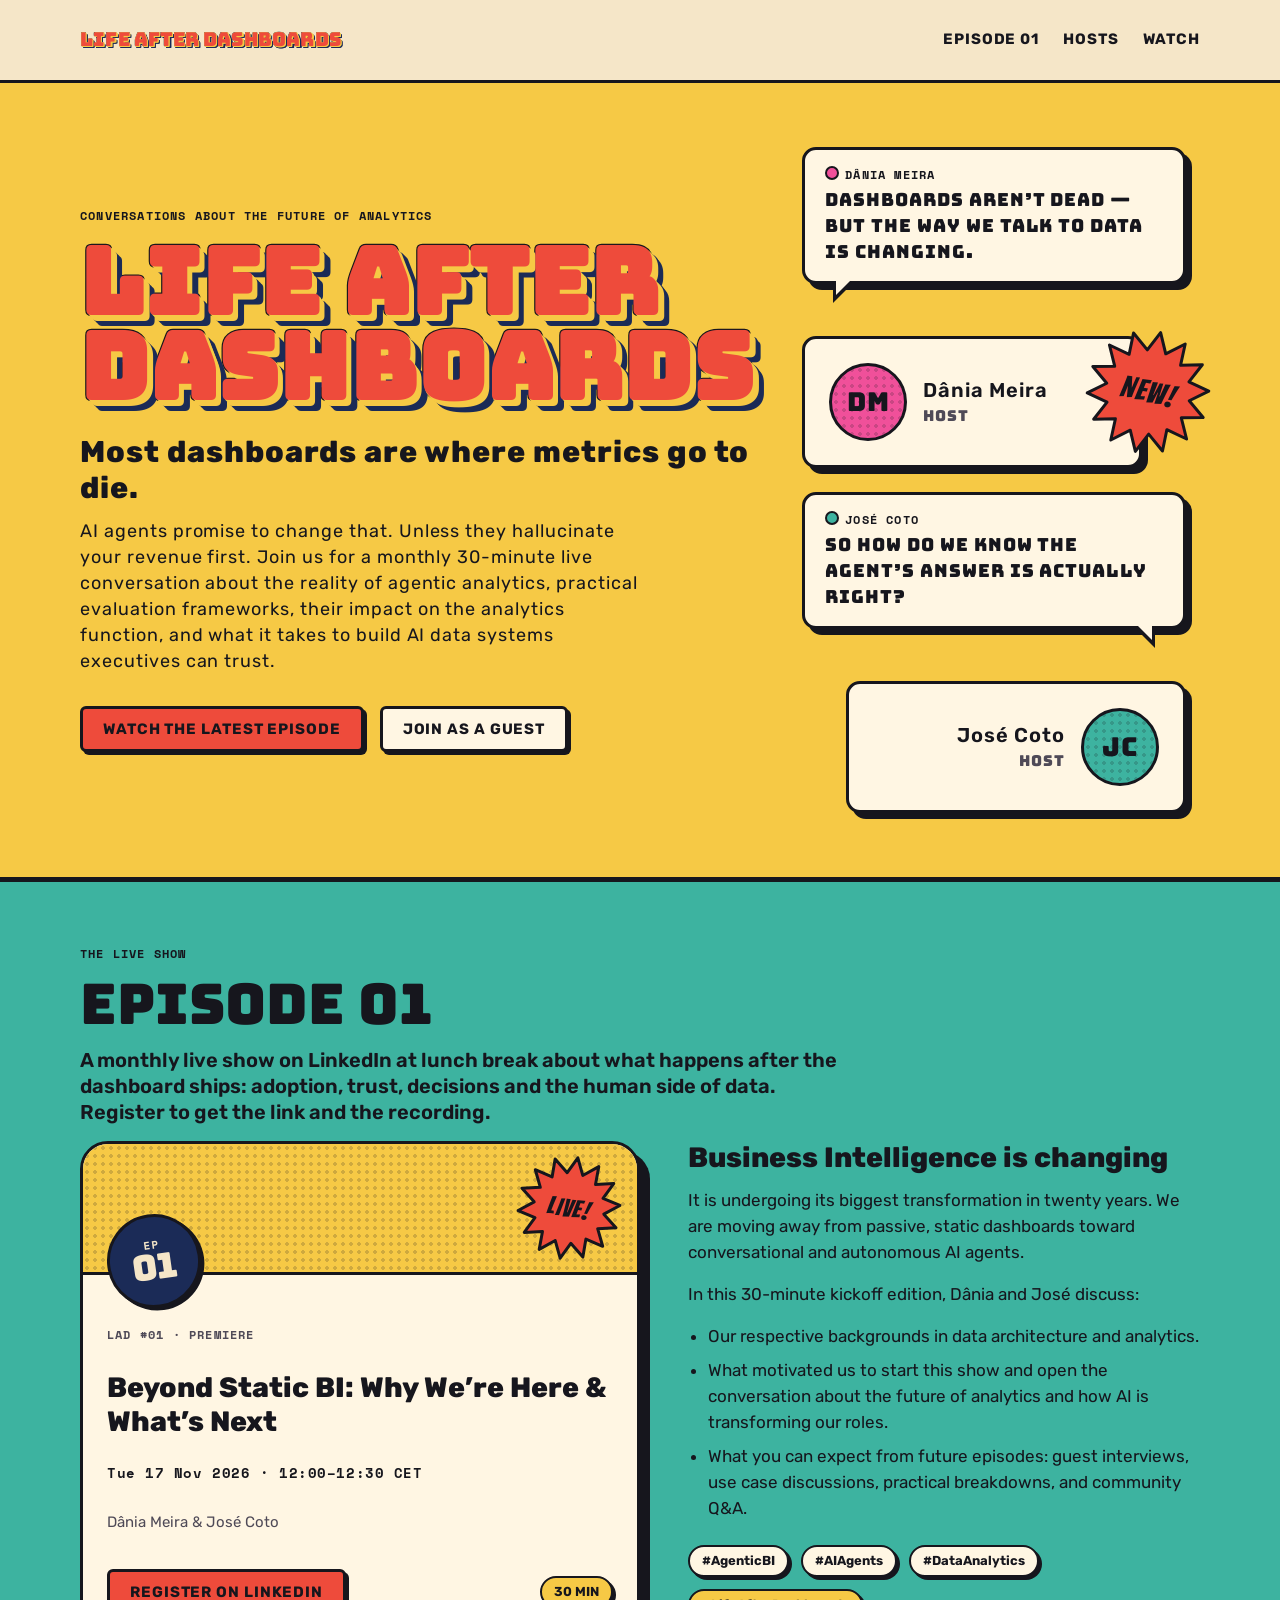
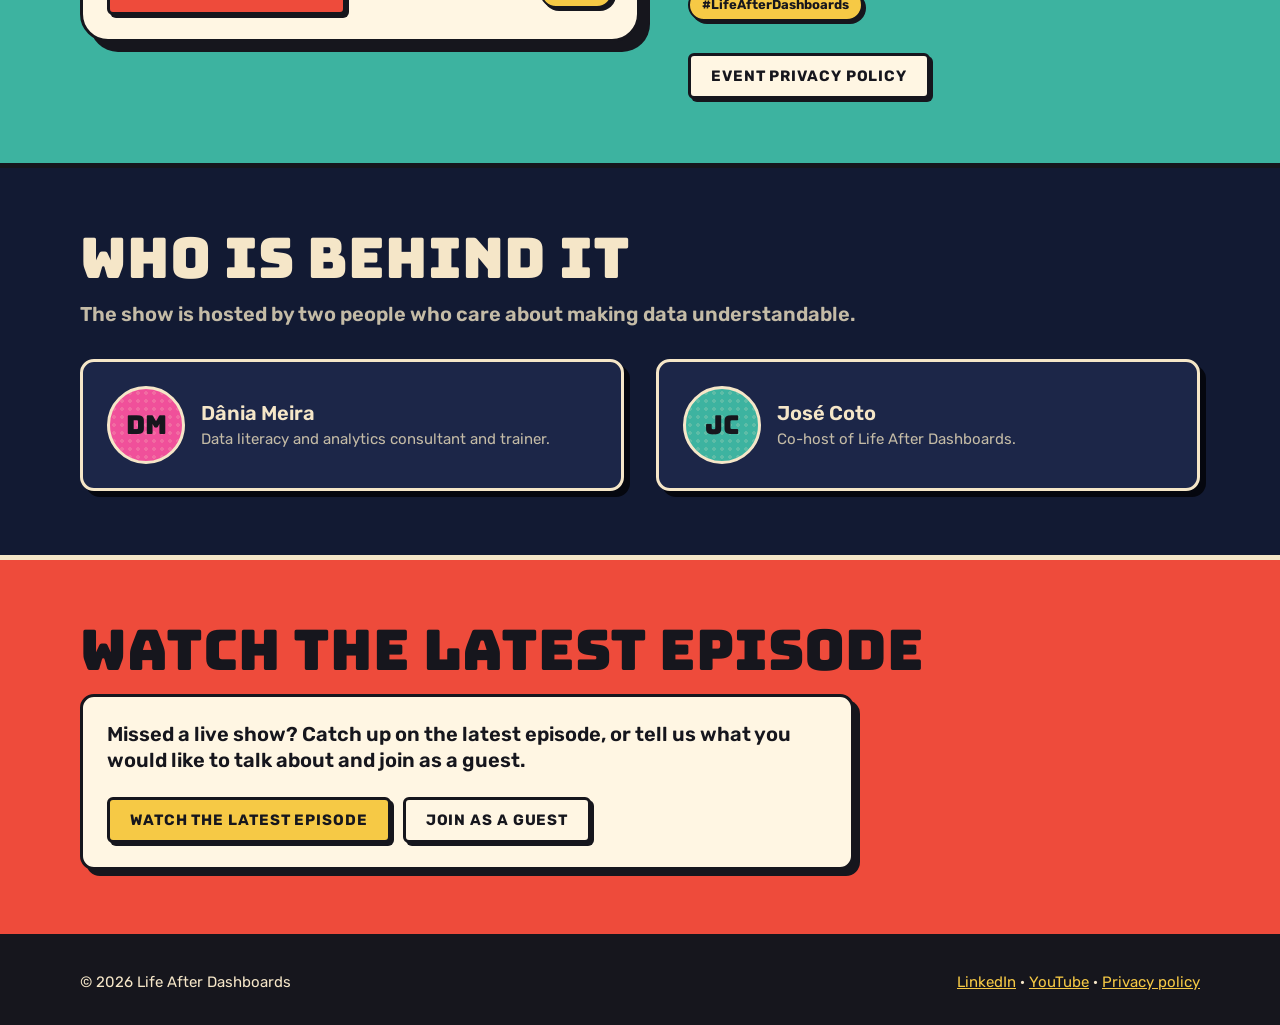
==== index.html @ 409b9cfc "Hero: host cards with speech bubbles instead of the poster image Co-Authored-By: Claude Sonnet 5.5 <" ====
<!DOCTYPE html>
<html lang="en">
<head>
  <meta charset="utf-8">
  <meta name="viewport" content="width=device-width, initial-scale=1">
  <title>Life After Dashboards – Conversations about the future of analytics</title>
  <meta name="description" content="Conversations about the future of analytics. A monthly 30-minute live show on agentic analytics, hosted by Dânia Meira and José Coto.">
  <meta name="theme-color" content="#f5e6c8">
  <meta property="og:title" content="Life After Dashboards">
  <meta property="og:description" content="Conversations about the future of analytics. Data literacy and analytics: training, consulting and a live show on LinkedIn.">
  <meta property="og:type" content="website">
  <meta property="og:url" content="https://meiradania.github.io/life-after-dashboards/">
  <meta property="og:image" content="https://meiradania.github.io/life-after-dashboards/img/episode-01-thumbnail.png">
  <meta property="og:image:alt" content="Life After Dashboards, Episode 01: Beyond Static BI, with Dânia Meira and José Coto">
  <meta name="twitter:card" content="summary_large_image">
  <link rel="icon" type="image/png" sizes="64x64" href="img/favicon-64.png">
  <link rel="apple-touch-icon" href="img/apple-touch-icon.png">
  <link rel="preload" href="fonts/Bungee-Regular.ttf" as="font" type="font/ttf" crossorigin>
  <link rel="stylesheet" href="css/fonts.css">
  <link rel="stylesheet" href="css/tokens.css">
  <link rel="stylesheet" href="css/bundle.css">
  <link rel="stylesheet" href="style.css">
</head>
<body>
<header class="site">
  <div class="wrap">
    <a class="brand lad-wordmark lad-wordmark--inline" href="index.html" aria-label="Life After Dashboards, home"><span aria-hidden="true">Life After Dashboards</span></a>
    <nav aria-label="Main"><a href="#episode">Episode 01</a><a href="#about">Hosts</a><a href="#watch">Watch</a></nav>
  </div>
</header>

<main id="top">
  <section class="hero f-mustard">
    <div class="wrap grid">
      <div>
        <p class="eyebrow">Conversations about the future of analytics</p>
        <h1 class="lad-wordmark"><span>Life After</span><span>Dashboards</span></h1>
        <p class="tagline">Most dashboards are where metrics go to die.</p>
        <p class="lead">AI agents promise to change that. Unless they hallucinate your revenue first. Join us for a monthly 30-minute live conversation about the reality of agentic analytics, practical evaluation frameworks, their impact on the analytics function, and what it takes to build AI data systems executives can trust.</p>
        <div class="btns">
          <!-- TODO: link straight to the latest episode once it is published -->
          <a class="lad-btn lad-btn--primary" href="https://www.youtube.com/@lifeafterdashboards" rel="noopener">Watch the latest episode</a>
          <a class="lad-btn lad-btn--secondary" href="mailto:meira.dania@gmail.com?subject=Guest%20on%20Life%20After%20Dashboards">Join as a guest</a>
        </div>
      </div>
      <div class="duo">
        <!-- Quotes are sample copy from the design system: replace with lines the hosts actually said. -->
        <div class="turn">
          <div class="lad-bubble"><span class="lad-bubble__who"><i class="lad-bubble__dot lad-bg-pink"></i>Dânia Meira</span>Dashboards aren’t dead — but the way we talk to data is changing.</div>
          <!-- TODO: add a photo: <img src="img/dania.jpg" alt=""> inside the disc, in place of the initials -->
          <div class="lad-card lad-host"><div class="lad-host__disc lad-bg-pink lad-c-pink" aria-hidden="true"><span>DM</span></div><div><p class="lad-host__name">Dânia Meira</p><p class="lad-host__role">Host</p></div></div>
        </div>
        <div class="turn turn--right">
          <div class="lad-bubble lad-bubble--right"><span class="lad-bubble__who"><i class="lad-bubble__dot lad-bg-teal"></i>José Coto</span>So how do we know the agent’s answer is actually right?</div>
          <!-- TODO: add a photo: <img src="img/jose.jpg" alt=""> inside the disc, in place of the initials -->
          <div class="lad-card lad-host"><div class="lad-host__disc lad-bg-teal lad-c-teal" aria-hidden="true"><span>JC</span></div><div><p class="lad-host__name">José Coto</p><p class="lad-host__role">Host</p></div></div>
        </div>
        <div class="duo__burst"><span class="lad-burst lad-c-coral" style="width:124px;height:124px;transform:rotate(12deg)"><svg viewBox="0 0 100 100" aria-hidden="true"><polygon class="lad-burst__shape lad-f-coral" points="50.0,1.0 57.6,16.9 71.3,5.9 71.2,23.4 88.3,19.4 80.6,35.2 97.8,39.1 84.0,50.0 97.8,60.9 80.6,64.8 88.3,80.6 71.2,76.6 71.3,94.1 57.6,83.1 50.0,99.0 42.4,83.1 28.7,94.1 28.8,76.6 11.7,80.6 19.4,64.8 2.2,60.9 16.0,50.0 2.2,39.1 19.4,35.2 11.7,19.4 28.8,23.4 28.7,5.9 42.4,16.9" vector-effect="non-scaling-stroke"/></svg><span class="lad-burst__t" style="font-size:30px">NEW!</span></span></div>
      </div>
    </div>
  </section>

  <section class="episode f-teal" id="episode">
    <div class="wrap">
      <p class="eyebrow">The live show</p>
      <h2>Episode 01</h2>
      <p class="sub">A monthly live show on LinkedIn at lunch break about what happens after the dashboard ships: adoption, trust, decisions and the human side of data. Register to get the link and the recording.</p>
      <div class="grid">
        <article class="lad-event">
          <div class="lad-event__band lad-bg-mustard">
            <div class="lad-event__burst"><span class="lad-burst lad-c-coral" style="width:104px;height:104px;transform:rotate(0deg)"><svg viewBox="0 0 100 100" aria-hidden="true"><polygon class="lad-burst__shape lad-f-coral" points="50.0,1.0 57.6,16.9 71.3,5.9 71.2,23.4 88.3,19.4 80.6,35.2 97.8,39.1 84.0,50.0 97.8,60.9 80.6,64.8 88.3,80.6 71.2,76.6 71.3,94.1 57.6,83.1 50.0,99.0 42.4,83.1 28.7,94.1 28.8,76.6 11.7,80.6 19.4,64.8 2.2,60.9 16.0,50.0 2.2,39.1 19.4,35.2 11.7,19.4 28.8,23.4 28.7,5.9 42.4,16.9" vector-effect="non-scaling-stroke"/></svg><span class="lad-burst__t" style="font-size:25px">LIVE!</span></span></div>
            <div class="lad-event__badge"><span class="lad-epbadge lad-bg-navy lad-c-navy" style="width:88px;height:88px;transform:rotate(0deg)" aria-label="Episode 01"><span><span class="lad-epbadge__k" style="display:block">EP</span><span class="lad-epbadge__n" style="font-size:35px;display:block">01</span></span></span></div>
          </div>
          <div class="lad-event__body">
            <p class="lad-eyebrow">LAD #01 · Premiere</p>
            <h3 class="lad-event__title">Beyond Static BI: Why We’re Here &amp; What’s Next</h3>
            <p class="lad-event__when">Tue 17 Nov 2026 · 12:00–12:30 CET</p>
            <p class="lad-event__hosts">Dânia Meira &amp; José Coto</p>
            <div class="lad-event__foot">
              <!-- TODO: link straight to the Episode 01 event once it is created (for now: the LinkedIn Page) -->
              <a class="lad-btn lad-btn--primary" href="https://www.linkedin.com/company/life-after-dashboards" rel="noopener">Register on LinkedIn</a>
              <span class="lad-tag lad-tag--mustard">30 MIN</span>
            </div>
          </div>
        </article>
        <div>
          <h3>Business Intelligence is changing</h3>
          <p>It is undergoing its biggest transformation in twenty years. We are moving away from passive, static dashboards toward conversational and autonomous AI agents.</p>
          <p>In this 30-minute kickoff edition, Dânia and José discuss:</p>
          <ul>
            <li>Our respective backgrounds in data architecture and analytics.</li>
            <li>What motivated us to start this show and open the conversation about the future of analytics and how AI is transforming our roles.</li>
            <li>What you can expect from future episodes: guest interviews, use case discussions, practical breakdowns, and community Q&amp;A.</li>
          </ul>
          <div class="tags"><span class="lad-tag">#AgenticBI</span><span class="lad-tag">#AIAgents</span><span class="lad-tag">#DataAnalytics</span><span class="lad-tag lad-tag--mustard">#LifeAfterDashboards</span></div>
          <div class="btns" style="margin-top:var(--space-8)"><a class="lad-btn lad-btn--secondary" href="privacy.html">Event privacy policy</a></div>
        </div>
      </div>
    </div>
  </section>

  <section class="hosts" id="about" data-theme="studio">
    <div class="wrap">
      <h2>Who is behind it</h2>
      <p class="sub">The show is hosted by two people who care about making data understandable.</p>
      <div class="grid">
        <!-- TODO: add a one-line bio and, when there is a photo, a circle-cropped one with a 3px outline -->
        <div class="lad-card lad-host"><div class="lad-host__disc lad-bg-pink lad-c-pink" aria-hidden="true"><span>DM</span></div><div><p class="lad-host__name">Dânia Meira</p><p class="lad-host__role">Data literacy and analytics consultant and trainer.</p></div></div>
        <!-- TODO: add a one-line bio -->
        <div class="lad-card lad-host"><div class="lad-host__disc lad-bg-teal lad-c-teal" aria-hidden="true"><span>JC</span></div><div><p class="lad-host__name">José Coto</p><p class="lad-host__role">Co-host of Life After Dashboards.</p></div></div>
      </div>
    </div>
  </section>

  <section class="contact f-coral" id="watch">
    <div class="wrap">
      <h2>Watch the latest episode</h2>
      <div class="lad-card">
        <p class="sub" style="margin-bottom:var(--space-6)">Missed a live show? Catch up on the latest episode, or tell us what you would like to talk about and join as a guest.</p>
        <div class="tags">
          <!-- TODO: link straight to the latest episode once it is published -->
          <a class="lad-btn lad-btn--highlight" href="https://www.youtube.com/@lifeafterdashboards" rel="noopener">Watch the latest episode</a>
          <a class="lad-btn lad-btn--secondary" href="mailto:meira.dania@gmail.com?subject=Guest%20on%20Life%20After%20Dashboards">Join as a guest</a>
        </div>
      </div>
    </div>
  </section>
</main>

<footer>
  <div class="wrap">
    <span>© <span id="y">2026</span> Life After Dashboards</span>
    <span><a href="https://www.linkedin.com/company/life-after-dashboards" rel="noopener">LinkedIn</a> · <a href="https://www.youtube.com/@lifeafterdashboards" rel="noopener">YouTube</a> · <a href="privacy.html">Privacy policy</a></span>
  </div>
</footer>
<script>document.getElementById("y").textContent = new Date().getFullYear();</script>
</body>
</html>
---- css/fonts.css ----
/* Self-hosted so visitors' browsers never call Google. All four are SIL OFL; licences are in /fonts. */
@font-face { font-family: Bungee; src: url("../fonts/Bungee-Regular.ttf") format("truetype"); font-weight: 400; font-display: swap; }
@font-face { font-family: Bangers; src: url("../fonts/Bangers-Regular.ttf") format("truetype"); font-weight: 400; font-display: swap; }
@font-face { font-family: Rubik; src: url("../fonts/Rubik-Variable.ttf") format("truetype"); font-weight: 300 900; font-display: swap; }
@font-face { font-family: "Space Mono"; src: url("../fonts/SpaceMono-Regular.ttf") format("truetype"); font-weight: 400; font-display: swap; }
@font-face { font-family: "Space Mono"; src: url("../fonts/SpaceMono-Bold.ttf") format("truetype"); font-weight: 700; font-display: swap; }
---- css/tokens.css ----
/* Life After Dashboards — generated from tokens.json */
:root, [data-theme="paper"] {
  --paper: #f5e6c8; /* Page and canvas ground. Warm newsprint cream in Paper; deep night-navy in Studio (live-stream overlays, dark slides). */
  --paper-raised: #fff6e3; /* Cards, speech bubbles, chart panels sitting on `paper`. */
  --ink: #16161d; /* Primary text and headlines on `paper` and `paper-raised` (14.6:1 / 16.8:1 Paper, 14:1 / 12:1 Studio). Flips to cream in Studio. */
  --ink-muted: #4f4a57; /* Secondary copy, captions, axis labels on `paper` and `paper-raised` (≥6.9:1 Paper, ≥7.7:1 Studio). */
  --outline: #16161d; /* The pop-art key line: 3px stroke around every sticker, card, button, chart slice and bar. Cream in Studio so shapes read as die-cut stickers. */
  --dot: #16161d2e; /* Ben-Day halftone dots laid over a fill or the ground (`.lad-halftone`). Texture only — never carries meaning. */
  --coral: #ee4b3b; /* Lead brand hue — primary buttons, LIVE starbursts, the wordmark face, first chart series. A fill, never text on `paper` (2.99:1); use `coral-text` for words. */
  --coral-text: #b32d1c; /* Coral when it has to be text: links, inline emphasis on `paper` and `paper-raised` (5.2:1 / 5.9:1 Paper, 6.7:1 / 5.8:1 Studio). */
  --mustard: #f6c945; /* Poster yellow — episode badges, highlight blocks, the first layer of the wordmark extrusion, second chart series. */
  --teal: #3db3a0; /* Retro teal — section fields, host B colour (José), third chart series. */
  --pink: #f0509a; /* Pop pink — host A colour (Dânia), shout accents, fourth chart series. Use sparingly: one pink element per composition. */
  --blue: #1f5fae; /* Print blue — secondary fields, fifth chart series, links in Studio overlays when on a light card. */
  --navy: #1b2b57; /* Deep retro navy — the back layer of the wordmark extrusion, title bands, lower thirds. Equals the Studio ground's family, so in Studio pair it with a cream outline. */
  --on-coral: #16161d; /* Text and icons on a `coral` fill (4.9:1) in both themes. Never white on coral. */
  --on-mustard: #16161d; /* Text on `mustard` (11.5:1) in both themes. */
  --on-teal: #16161d; /* Text on `teal` (7:1) in both themes. */
  --on-pink: #16161d; /* Text on `pink` (5.4:1) in both themes. */
  --on-blue: #f5e6c8; /* Text on `blue` (5.2:1) in both themes. */
  --on-navy: #f5e6c8; /* Text on `navy` (11.1:1) in both themes. */
  --focus: #1f5fae; /* Keyboard focus ring: solid 3px, offset 3px, so it lands on the ground (5.2:1 on `paper`, 10.9:1 on Studio `paper`). */
  --pop-sm: 3px 3px 0 0 #16161d; /* Buttons, tags, small stickers. */
  --pop-md: 6px 6px 0 0 #16161d; /* Cards, speech bubbles, chart panels; button hover. */
  --pop-lg: 10px 10px 0 0 #16161d; /* Hero posters and event cards. */
}
[data-theme="studio"] {
  --paper: #121a33;
  --paper-raised: #1c2648;
  --ink: #f5e6c8;
  --ink-muted: #c4bba6;
  --outline: #f5e6c8;
  --dot: #f5e6c82e;
  --coral-text: #ff7a66;
  --focus: #f6c945;
  --pop-sm: 3px 3px 0 0 #05070f;
  --pop-md: 6px 6px 0 0 #05070f;
  --pop-lg: 10px 10px 0 0 #05070f;
}
:root {
  --space-1: 4px; /* Hairline gaps: icon to label, legend swatch to text. */
  --space-2: 8px; /* Halftone pitch; tight stacks; tag padding. */
  --space-3: 12px; /* Button vertical padding, list gaps. */
  --space-4: 16px; /* Default gap between elements; phone gutter. */
  --space-6: 24px; /* Card padding. */
  --space-8: 32px; /* Gap between cards; poster inner margin. */
  --space-12: 48px; /* Section padding. */
  --space-16: 64px; /* Gap between full-bleed colour sections. */
  --radius-sm: 6px; /* Buttons, tags' inner chips, bars' top corners. */
  --radius-md: 14px; /* Cards, speech bubbles, chart panels. */
  --radius-lg: 28px; /* Poster panels and event cards. */
  --radius-pill: 999px; /* Tags, episode badges, host discs. */
  --stroke-thin: 2px; /* Chart gridlines and small tags. */
  --stroke: 3px; /* The default key line around stickers, cards, buttons, slices and bars. */
  --stroke-heavy: 5px; /* Poster-scale shapes and chart baselines. */
  --font-display: Bungee, "Arial Black", Impact, sans-serif;
  --font-shout: Bangers, Impact, "Arial Narrow", sans-serif;
  --font-body: Rubik, "Trebuchet MS", system-ui, sans-serif;
  --font-data: "Space Mono", ui-monospace, Menlo, monospace;
  --text-hero: 400 96px/0.9 var(--font-display); /* Wordmark and poster titles only. Pair with the extrusion (`Wordmark`). */
  --text-display: 400 64px/0.95 var(--font-display); /* Episode numbers, slide titles, thumbnail headlines. */
  --text-title: 400 36px/1 var(--font-display); /* Card titles, section openers. Max two lines. */
  --text-shout: 400 40px/1 var(--font-shout); /* One- to three-word comic shouts inside starbursts: LIVE!, NEW!, WOW!, ON AIR. */
  --text-shout-sm: 400 24px/1 var(--font-shout); /* Small shouts on tags and badges. */
  --text-heading: 800 28px/34px var(--font-body); /* In-page headings, newsletter H2. */
  --text-subheading: 600 20px/26px var(--font-body); /* Card subtitles, host names, H3. */
  --text-body: 400 17px/26px var(--font-body); /* Running copy: newsletter, descriptions, speech bubbles. */
  --text-body-sm: 400 15px/22px var(--font-body); /* Card copy, metadata lines. */
  --text-button: 700 15px/16px var(--font-body); /* Buttons and tags, uppercase. */
  --text-kpi: 700 48px/1 var(--font-data); /* Big numbers in KPI tiles, timers, episode countdowns. */
  --text-data: 400 14px/20px var(--font-data); /* Dates, times, chart values, timestamps. */
  --text-label: 700 12px/16px var(--font-data); /* Uppercase eyebrows, axis and legend labels. */
}
.hero {
  font-family: var(--font-display);
  font-size: 96px;
  line-height: 0.9;
  font-weight: 400;
  letter-spacing: 0.01em;
}
.display {
  font-family: var(--font-display);
  font-size: 64px;
  line-height: 0.95;
  font-weight: 400;
  letter-spacing: 0;
}
.title {
  font-family: var(--font-display);
  font-size: 36px;
  line-height: 1;
  font-weight: 400;
  letter-spacing: 0;
}
.shout {
  font-family: var(--font-shout);
  font-size: 40px;
  line-height: 1;
  font-weight: 400;
  letter-spacing: 0.04em;
}
.shout-sm {
  font-family: var(--font-shout);
  font-size: 24px;
  line-height: 1;
  font-weight: 400;
  letter-spacing: 0.04em;
}
.heading {
  font-family: var(--font-body);
  font-size: 28px;
  line-height: 34px;
  font-weight: 800;
  letter-spacing: 0;
}
.subheading {
  font-family: var(--font-body);
  font-size: 20px;
  line-height: 26px;
  font-weight: 600;
  letter-spacing: 0;
}
.body {
  font-family: var(--font-body);
  font-size: 17px;
  line-height: 26px;
  font-weight: 400;
  letter-spacing: 0;
}
.body-sm {
  font-family: var(--font-body);
  font-size: 15px;
  line-height: 22px;
  font-weight: 400;
  letter-spacing: 0;
}
.button {
  font-family: var(--font-body);
  font-size: 15px;
  line-height: 16px;
  font-weight: 700;
  letter-spacing: 0.06em;
}
.kpi {
  font-family: var(--font-data);
  font-size: 48px;
  line-height: 1;
  font-weight: 700;
  letter-spacing: 0;
}
.data {
  font-family: var(--font-data);
  font-size: 14px;
  line-height: 20px;
  font-weight: 400;
  letter-spacing: 0;
}
.label {
  font-family: var(--font-data);
  font-size: 12px;
  line-height: 16px;
  font-weight: 700;
  letter-spacing: 0.1em;
}
---- css/bundle.css ----
/* Life After Dashboards — component styles. Values come from tokens.css. */
body { margin: 0; padding: var(--space-6); background: var(--paper); color: var(--ink); font-family: var(--font-body); font-size: 17px; line-height: 26px; }
.lad-row { display: flex; flex-wrap: wrap; gap: var(--space-6); align-items: center; }
.lad-stack { display: flex; flex-direction: column; gap: var(--space-4); }

/* Ben-Day halftone — texture only */
.lad-halftone { background-image: radial-gradient(var(--dot) 1.7px, transparent 2px); background-size: var(--space-2) var(--space-2); }

/* Wordmark — Bungee with a two-layer hard extrusion */
.lad-wordmark { font-family: var(--font-display); line-height: .92; letter-spacing: .01em; color: var(--coral); text-transform: uppercase; margin: 0;
  -webkit-text-stroke: .025em var(--outline); paint-order: stroke fill;
  text-shadow: .02em .02em 0 var(--mustard), .04em .04em 0 var(--mustard), .06em .06em 0 var(--mustard), .08em .08em 0 var(--navy), .10em .10em 0 var(--navy), .12em .12em 0 var(--navy); }
.lad-wordmark span { display: block; }
.lad-wordmark--mono { color: var(--paper-raised); text-shadow: .03em .03em 0 var(--outline), .06em .06em 0 var(--outline), .09em .09em 0 var(--outline); }
.lad-wordmark--inline span { display: inline; }

/* Button */
.lad-btn { font: 700 15px/16px var(--font-body); letter-spacing: .06em; text-transform: uppercase; padding: var(--space-3) 20px; border: var(--stroke) solid var(--outline); border-radius: var(--radius-sm); box-shadow: var(--pop-sm); cursor: pointer; transition: transform .08s ease, box-shadow .08s ease; }
.lad-btn:hover { transform: translate(-2px, -2px); box-shadow: var(--pop-md); }
.lad-btn:active { transform: translate(3px, 3px); box-shadow: none; }
.lad-btn:focus-visible { outline: 3px solid var(--focus); outline-offset: 3px; }
.lad-btn:disabled { opacity: 1; cursor: not-allowed; transform: none; box-shadow: none; background: var(--paper); color: var(--ink-muted); border-style: dashed; }
.lad-btn--primary { background: var(--coral); color: var(--on-coral); }
.lad-btn--secondary { background: var(--paper-raised); color: var(--ink); }
.lad-btn--highlight { background: var(--mustard); color: var(--on-mustard); }

/* Tag */
.lad-tag { display: inline-flex; align-items: center; gap: var(--space-1); font: 700 13px/16px var(--font-body); padding: 6px var(--space-3); border: var(--stroke-thin) solid var(--outline); border-radius: var(--radius-pill); background: var(--paper-raised); color: var(--ink); box-shadow: var(--pop-sm); }
.lad-tag--coral { background: var(--coral); color: var(--on-coral); }
.lad-tag--mustard { background: var(--mustard); color: var(--on-mustard); }
.lad-tag--teal { background: var(--teal); color: var(--on-teal); }
.lad-tag--pink { background: var(--pink); color: var(--on-pink); }
.lad-tag--blue { background: var(--blue); color: var(--on-blue); }
.lad-tag--navy { background: var(--navy); color: var(--on-navy); }

/* Episode badge — a round button-badge sticker */
.lad-epbadge { position: relative; display: inline-grid; place-items: center; text-align: center; border-radius: var(--radius-pill); border: var(--stroke) solid var(--outline); box-shadow: var(--pop-sm); background: var(--mustard); color: var(--on-mustard); }
.lad-epbadge__k { font: 700 11px/1 var(--font-data); letter-spacing: .12em; }
.lad-epbadge__n { font-family: var(--font-display); line-height: .9; }

/* Starburst */
.lad-burst { position: relative; display: inline-grid; place-items: center; }
.lad-burst svg { position: absolute; inset: 0; width: 100%; height: 100%; overflow: visible; }
.lad-burst__shape { stroke: var(--outline); stroke-width: 3; stroke-linejoin: round; }
.lad-burst__t { position: relative; font-family: var(--font-shout); letter-spacing: .04em; line-height: 1; text-align: center; padding: 0 18%; }

/* Fills used by SVG shapes */
.lad-f-coral { fill: var(--coral); } .lad-f-mustard { fill: var(--mustard); } .lad-f-teal { fill: var(--teal); }
.lad-f-pink { fill: var(--pink); } .lad-f-blue { fill: var(--blue); } .lad-f-navy { fill: var(--navy); } .lad-f-raised { fill: var(--paper-raised); }
.lad-c-coral { color: var(--on-coral); } .lad-c-mustard { color: var(--on-mustard); } .lad-c-teal { color: var(--on-teal); }
.lad-c-pink { color: var(--on-pink); } .lad-c-blue { color: var(--on-blue); } .lad-c-navy { color: var(--on-navy); } .lad-c-raised { color: var(--ink); }
.lad-bg-coral { background: var(--coral); } .lad-bg-mustard { background: var(--mustard); } .lad-bg-teal { background: var(--teal); }
.lad-bg-pink { background: var(--pink); } .lad-bg-blue { background: var(--blue); } .lad-bg-navy { background: var(--navy); }

/* Speech bubble */
.lad-bubble { position: relative; max-width: 420px; padding: var(--space-4) 20px; background: var(--paper-raised); color: var(--ink); border: var(--stroke) solid var(--outline); border-radius: var(--radius-md); box-shadow: var(--pop-md); font-size: 17px; line-height: 26px; margin-bottom: 22px; }
.lad-bubble__who { display: block; font: 700 12px/16px var(--font-data); letter-spacing: .1em; text-transform: uppercase; margin-bottom: var(--space-1); }
.lad-bubble__who--a { color: var(--ink); } .lad-bubble__who--b { color: var(--ink); }
.lad-bubble__dot { display: inline-block; width: 10px; height: 10px; border-radius: var(--radius-pill); border: var(--stroke-thin) solid var(--outline); margin-right: 6px; vertical-align: -1px; }
.lad-bubble::before, .lad-bubble::after { content: ""; position: absolute; top: 100%; width: 0; height: 0; border-style: solid; }
.lad-bubble::before { left: 28px; border-width: 22px 22px 0 0; border-color: var(--outline) transparent transparent transparent; }
.lad-bubble::after { left: 31px; margin-top: -1px; border-width: 15px 15px 0 0; border-color: var(--paper-raised) transparent transparent transparent; }
.lad-bubble--right::before { left: auto; right: 28px; border-width: 22px 0 0 22px; }
.lad-bubble--right::after { left: auto; right: 31px; border-width: 15px 0 0 15px; }

/* Cards */
.lad-card { background: var(--paper-raised); color: var(--ink); border: var(--stroke) solid var(--outline); border-radius: var(--radius-md); box-shadow: var(--pop-md); padding: var(--space-6); }
.lad-eyebrow { font: 700 12px/16px var(--font-data); letter-spacing: .1em; text-transform: uppercase; color: var(--ink-muted); margin: 0; }

/* Host card */
.lad-host { display: flex; gap: var(--space-4); align-items: center; width: 320px; box-sizing: border-box; }
.lad-host__disc { position: relative; flex: none; width: 72px; height: 72px; border-radius: var(--radius-pill); border: var(--stroke) solid var(--outline); display: grid; place-items: center; font: 400 26px/1 var(--font-display); overflow: hidden; }
.lad-host__disc::after { content: ""; position: absolute; inset: 0; background-image: radial-gradient(var(--dot) 1.7px, transparent 2px); background-size: 8px 8px; }
.lad-host__disc span { position: relative; z-index: 1; }
.lad-host__name { margin: 0; font: 600 20px/26px var(--font-body); }
.lad-host__role { margin: 2px 0 0; font-size: 15px; line-height: 22px; color: var(--ink-muted); }

/* Charts */
.lad-chart { display: inline-flex; flex-direction: column; gap: var(--space-3); }
.lad-chart svg { display: block; overflow: visible; }
.lad-chart__key { stroke: var(--outline); stroke-width: 3; stroke-linejoin: round; }
.lad-chart__axis { stroke: var(--outline); stroke-width: 5; stroke-linecap: round; }
.lad-chart__grid { stroke: var(--outline); stroke-width: 2; stroke-dasharray: 2 6; stroke-linecap: round; opacity: .35; }
.lad-chart__lbl { font: 700 12px/16px var(--font-data); letter-spacing: .06em; fill: var(--ink-muted); text-transform: uppercase; }
.lad-chart__val { font: 700 14px/1 var(--font-data); fill: var(--ink); }
.lad-chart__dots { fill: var(--dot); }
.lad-legend { display: flex; flex-wrap: wrap; gap: var(--space-2) var(--space-4); margin: 0; padding: 0; list-style: none; font: 400 14px/20px var(--font-data); color: var(--ink); }
.lad-legend li { display: inline-flex; align-items: center; gap: 6px; }
.lad-legend i { width: 12px; height: 12px; border-radius: 3px; border: var(--stroke-thin) solid var(--outline); display: inline-block; }
.lad-chart__note { font: 400 12px/16px var(--font-data); color: var(--ink-muted); margin: 0; }

/* KPI tile */
.lad-kpi { width: 240px; box-sizing: border-box; display: flex; flex-direction: column; gap: var(--space-2); }
.lad-kpi__v { font: 700 48px/1 var(--font-data); letter-spacing: -.02em; margin: 0; }
.lad-kpi__d { align-self: flex-start; }
.lad-kpi__spark { stroke: var(--outline); stroke-width: 3; fill: none; stroke-linecap: round; stroke-linejoin: round; }

/* Segments (run of show) */
.lad-seg { width: 100%; max-width: 640px; }
.lad-seg__bar { display: flex; height: 40px; border: var(--stroke) solid var(--outline); border-radius: var(--radius-sm); overflow: hidden; box-shadow: var(--pop-sm); }
.lad-seg__bar > div { position: relative; border-right: var(--stroke) solid var(--outline); display: grid; place-items: center; font: 700 12px/1 var(--font-data); }
.lad-seg__bar > div:last-child { border-right: 0; }
.lad-seg__ticks { display: flex; justify-content: space-between; font: 400 12px/16px var(--font-data); color: var(--ink-muted); margin-top: 6px; }
.lad-seg__list { list-style: none; margin: var(--space-4) 0 0; padding: 0; display: grid; gap: 6px; font-size: 15px; line-height: 22px; }
.lad-seg__list li { display: grid; grid-template-columns: 16px 104px 1fr; gap: var(--space-2); align-items: baseline; }
.lad-seg__list i { width: 12px; height: 12px; border-radius: 3px; border: var(--stroke-thin) solid var(--outline); display: inline-block; }
.lad-seg__list time { font: 400 14px/20px var(--font-data); color: var(--ink-muted); }

/* Event card */
.lad-event { width: 560px; max-width: 100%; box-sizing: border-box; background: var(--paper-raised); color: var(--ink); border: var(--stroke) solid var(--outline); border-radius: var(--radius-lg); box-shadow: var(--pop-lg); overflow: hidden; position: relative; }
.lad-event__band { position: relative; height: 128px; border-bottom: var(--stroke) solid var(--outline); }
.lad-event__band::after { content: ""; position: absolute; inset: 0; background-image: radial-gradient(var(--dot) 1.7px, transparent 2px); background-size: 8px 8px; }
.lad-event__badge { position: absolute; left: var(--space-6); bottom: -36px; z-index: 2; transform: rotate(-8deg); }
.lad-event__burst { position: absolute; right: var(--space-4); top: var(--space-3); z-index: 2; transform: rotate(10deg); }
.lad-event__body { padding: 52px var(--space-6) var(--space-6); display: flex; flex-direction: column; gap: var(--space-3); }
.lad-event__title { margin: 0; font: 400 32px/1.02 var(--font-display); }
.lad-event__when { margin: 0; font: 700 14px/20px var(--font-data); letter-spacing: .04em; }
.lad-event__hosts { margin: 0; font-size: 15px; line-height: 22px; color: var(--ink-muted); }
.lad-event__foot { display: flex; flex-wrap: wrap; gap: var(--space-3); align-items: center; justify-content: space-between; margin-top: var(--space-2); }

/* Lower third */
.lad-l3 { display: inline-flex; align-self: flex-start; width: max-content; align-items: stretch; border: var(--stroke) solid var(--outline); box-shadow: var(--pop-md); border-radius: var(--radius-sm); overflow: hidden; transform: skewX(-6deg); }
.lad-l3 > * { transform: skewX(6deg); }
.lad-l3__tab { width: 18px; border-right: var(--stroke) solid var(--outline); transform: none; }
.lad-l3__main { background: var(--navy); color: var(--on-navy); padding: 10px 22px 10px 18px; }
.lad-l3__name { margin: 0; font: 400 24px/1 var(--font-display); }
.lad-l3__role { margin: 4px 0 0; font: 700 12px/16px var(--font-data); letter-spacing: .1em; text-transform: uppercase; }
.lad-l3__show { background: var(--mustard); color: var(--on-mustard); display: grid; place-items: center; padding: 0 16px; font: 400 20px/1 var(--font-shout); letter-spacing: .05em; border-left: var(--stroke) solid var(--outline); }
---- style.css ----
/* Site layout for Life After Dashboards. Tokens: css/tokens.css · components: css/bundle.css · fonts: css/fonts.css */
html { scroll-behavior: smooth; }
body { margin: 0; padding: 0; background: var(--paper); color: var(--ink); font: var(--text-body); }
a { color: var(--coral-text); }
a:focus-visible { outline: 3px solid var(--focus); outline-offset: 3px; }
.wrap { max-width: 1120px; margin: 0 auto; padding: 0 var(--space-6); }
.sr-only { position: absolute; width: 1px; height: 1px; overflow: hidden; clip: rect(0 0 0 0); white-space: nowrap; }

/* header */
header.site { position: sticky; top: 0; z-index: 10; background: var(--paper); border-bottom: var(--stroke) solid var(--outline); }
header.site .wrap { display: flex; align-items: center; justify-content: space-between; gap: var(--space-4); min-height: 64px; flex-wrap: wrap; padding-top: var(--space-2); padding-bottom: var(--space-2); }
header.site .brand { text-decoration: none; font-size: 19px; }
header.site nav { display: flex; gap: var(--space-6); flex-wrap: wrap; }
header.site nav a { color: var(--ink); text-decoration: none; font: var(--text-button); letter-spacing: .06em; text-transform: uppercase; padding: var(--space-2) 0; border-bottom: var(--stroke) solid transparent; }
header.site nav a:hover { border-bottom-color: var(--coral); }

/* buttons rendered as links */
a.lad-btn { display: inline-block; text-decoration: none; }
.btns { display: flex; flex-wrap: wrap; gap: var(--space-4); margin-top: var(--space-8); }

/* hard colour fields */
section { padding: var(--space-16) 0; border-bottom: var(--stroke-heavy) solid var(--outline); position: relative; }
.f-mustard { background: var(--mustard); color: var(--on-mustard); }
.f-teal { background: var(--teal); color: var(--on-teal); }
.f-coral { background: var(--coral); color: var(--on-coral); }
.f-paper { background: var(--paper); }
h2 { font: var(--text-display); font-size: clamp(34px, 6vw, 56px); text-transform: uppercase; margin: 0 0 var(--space-4); }
.sub { font: var(--text-subheading); max-width: 60ch; margin: 0 0 var(--space-8); }
.eyebrow { font: var(--text-label); letter-spacing: .1em; text-transform: uppercase; margin: 0 0 var(--space-4); }

/* hero */
.hero { overflow: hidden; }
.hero .grid { display: grid; grid-template-columns: 1.05fr 1fr; gap: var(--space-12); align-items: center; }
.hero h1.lad-wordmark { font-size: clamp(46px, 8.4vw, 92px); }
.hero .tagline { font: 800 clamp(22px, 3vw, 30px)/1.2 var(--font-body); margin: var(--space-6) 0 var(--space-3); }
.hero .lead { font: var(--text-body); font-size: 18px; max-width: 52ch; margin: 0; }

/* hero conversation: bubbles + host cards */
.duo { position: relative; display: grid; gap: var(--space-6); padding-right: 14px; }
.turn { display: grid; gap: calc(var(--space-2) + 22px); justify-items: start; }
.turn--right { justify-items: end; }
.turn .lad-bubble { max-width: 400px; font-size: 18px; line-height: 26px; }
.turn .lad-host { width: 100%; max-width: 340px; }
.turn--right .lad-host { flex-direction: row-reverse; text-align: right; }
.duo__burst { position: absolute; right: -10px; top: 178px; }
/* host photos: drop an <img> in the disc and it covers the initials (the halftone stays on top) */
.lad-host__disc img { position: absolute; inset: 0; width: 100%; height: 100%; object-fit: cover; }

/* episode */
.episode .grid { display: grid; grid-template-columns: minmax(0, 560px) 1fr; gap: var(--space-12); align-items: start; }
.episode .lad-event { width: 100%; }
.episode .lad-event__foot { display: flex; gap: var(--space-4); align-items: center; flex-wrap: wrap; }
.episode h3 { font: var(--text-heading); margin: 0 0 var(--space-3); }
.episode p { margin: 0 0 var(--space-4); max-width: 60ch; }
.episode ul { margin: 0 0 var(--space-6); padding-left: 1.2em; max-width: 60ch; }
.episode li { margin-bottom: var(--space-2); }
.tags { display: flex; gap: var(--space-3); flex-wrap: wrap; }


/* hosts (Studio theme: night navy ground, cream key line) */
.hosts { background: var(--paper); color: var(--ink); }
.hosts .grid { display: grid; gap: var(--space-8); grid-template-columns: repeat(auto-fit, minmax(280px, 1fr)); }
.hosts .lad-host { width: auto; }
.hosts .sub { color: var(--ink-muted); }

/* contact */
.contact .lad-card { max-width: 720px; }
.contact .lad-card p { margin: 0; }

footer { background: var(--ink); color: var(--paper); padding: var(--space-8) 0; font: var(--text-body-sm); }
footer .wrap { display: flex; flex-wrap: wrap; justify-content: space-between; gap: var(--space-4); }
footer a { color: var(--mustard); }

/* text pages */
.prose { padding: var(--space-16) 0; max-width: 720px; }
.prose h1 { font: var(--text-title); font-size: clamp(26px, 5vw, 38px); text-transform: uppercase; margin: 0 0 var(--space-3); }
.prose h2 { font: var(--text-heading); text-transform: none; margin: var(--space-12) 0 var(--space-2); }
.prose .meta { font: var(--text-data); color: var(--ink-muted); }
.prose ul { padding-left: 1.2em; }

@media (max-width: 860px) {
  .hero .grid, .episode .grid { grid-template-columns: 1fr; }
  
  section { padding: var(--space-12) 0; }
  .duo__burst { top: -52px; right: 4px; }
}
@media (prefers-reduced-motion: reduce) { html { scroll-behavior: auto; } .lad-btn { transition: none; } }
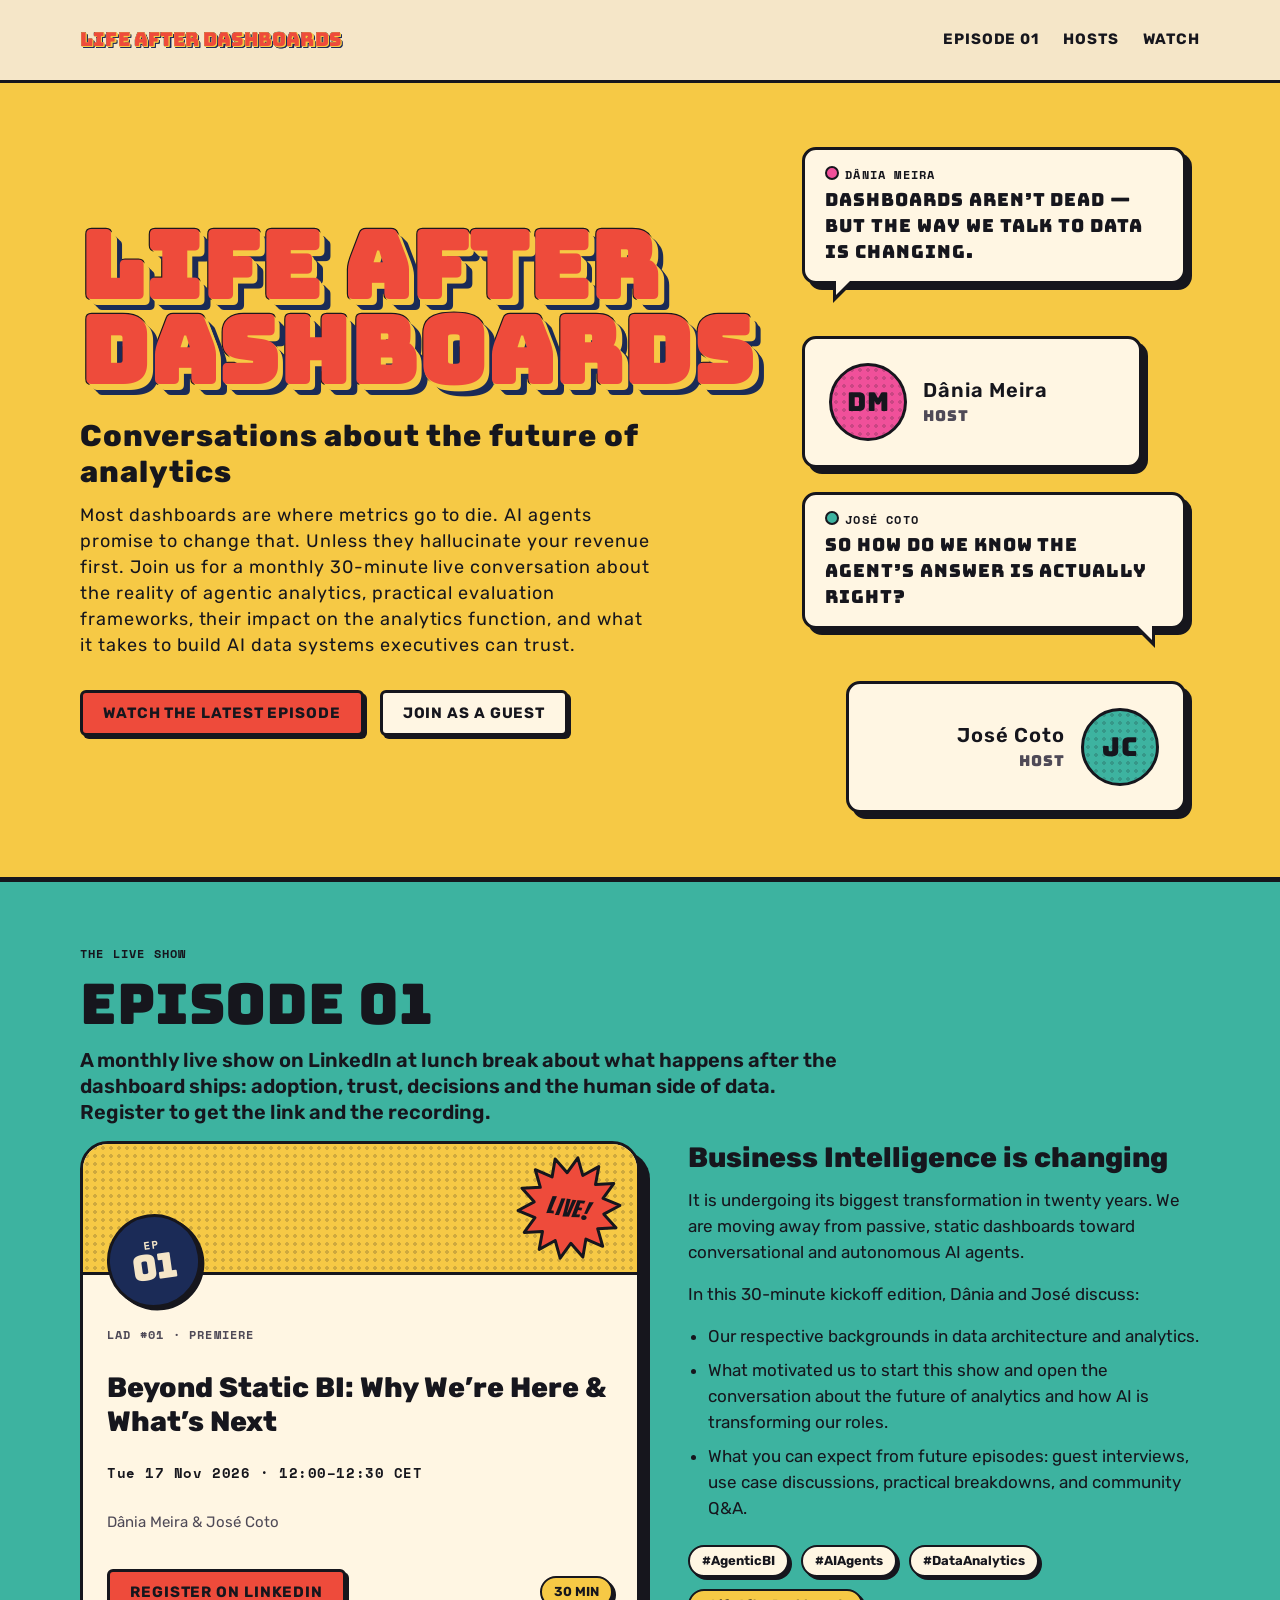
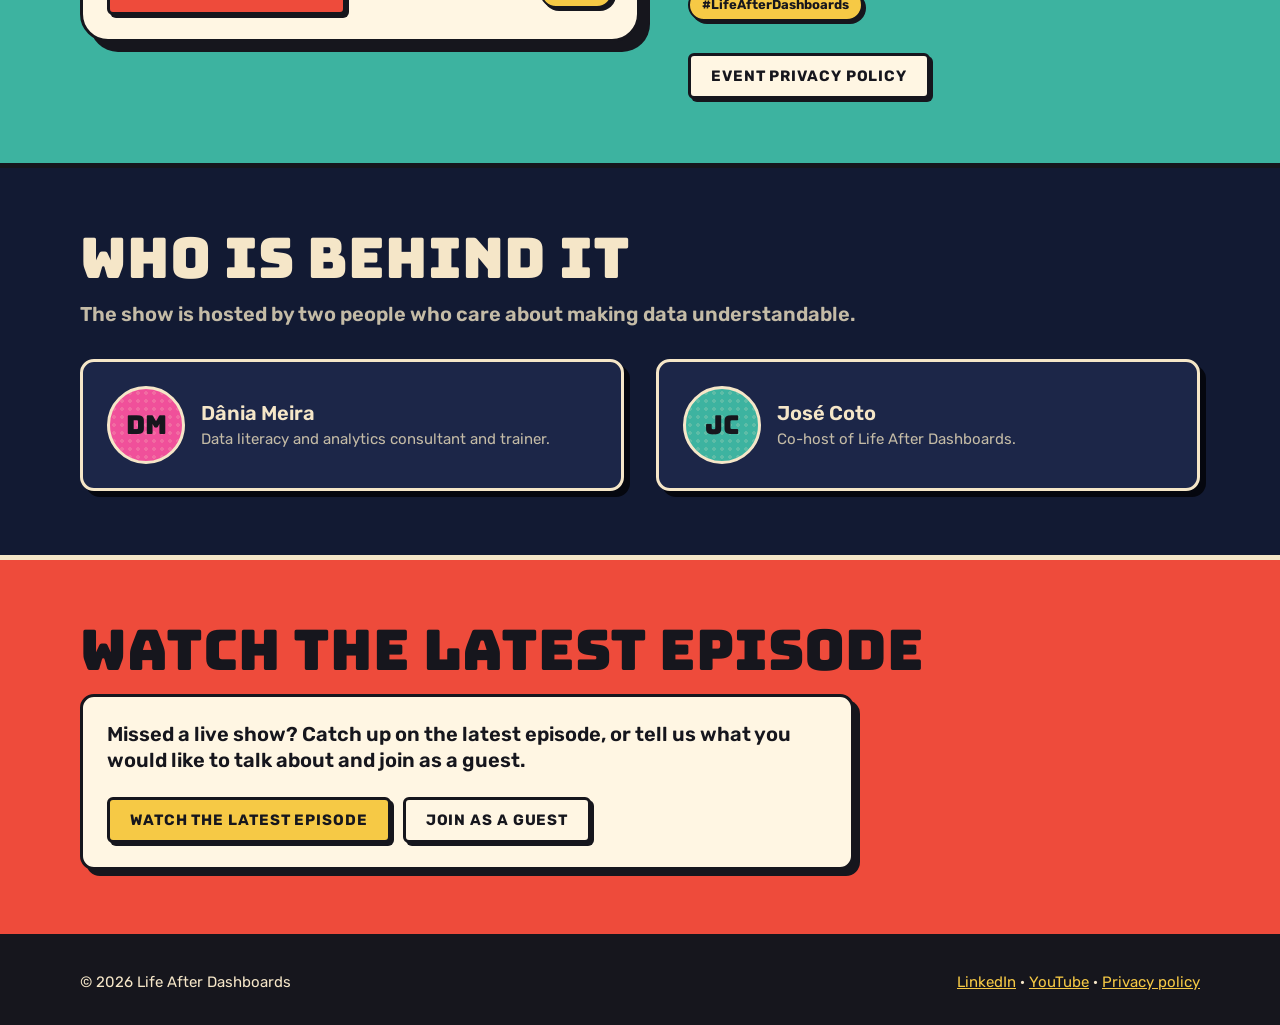
==== commit 00fec9d4: "Hero: subtitle in bold under the title, drop NEW! burst Co-Authored-By: Claude Sonnet 5.5 <noreply@a" ====
--- a/index.html
+++ b/index.html
@@ -33,10 +33,9 @@
   <section class="hero f-mustard">
     <div class="wrap grid">
       <div>
-        <p class="eyebrow">Conversations about the future of analytics</p>
         <h1 class="lad-wordmark"><span>Life After</span><span>Dashboards</span></h1>
-        <p class="tagline">Most dashboards are where metrics go to die.</p>
-        <p class="lead">AI agents promise to change that. Unless they hallucinate your revenue first. Join us for a monthly 30-minute live conversation about the reality of agentic analytics, practical evaluation frameworks, their impact on the analytics function, and what it takes to build AI data systems executives can trust.</p>
+        <p class="tagline">Conversations about the future of analytics</p>
+        <p class="lead">Most dashboards are where metrics go to die. AI agents promise to change that. Unless they hallucinate your revenue first. Join us for a monthly 30-minute live conversation about the reality of agentic analytics, practical evaluation frameworks, their impact on the analytics function, and what it takes to build AI data systems executives can trust.</p>
         <div class="btns">
           <!-- TODO: link straight to the latest episode once it is published -->
           <a class="lad-btn lad-btn--primary" href="https://www.youtube.com/@lifeafterdashboards" rel="noopener">Watch the latest episode</a>
@@ -55,7 +54,6 @@
           <!-- TODO: add a photo: <img src="img/jose.jpg" alt=""> inside the disc, in place of the initials -->
           <div class="lad-card lad-host"><div class="lad-host__disc lad-bg-teal lad-c-teal" aria-hidden="true"><span>JC</span></div><div><p class="lad-host__name">José Coto</p><p class="lad-host__role">Host</p></div></div>
         </div>
-        <div class="duo__burst"><span class="lad-burst lad-c-coral" style="width:124px;height:124px;transform:rotate(12deg)"><svg viewBox="0 0 100 100" aria-hidden="true"><polygon class="lad-burst__shape lad-f-coral" points="50.0,1.0 57.6,16.9 71.3,5.9 71.2,23.4 88.3,19.4 80.6,35.2 97.8,39.1 84.0,50.0 97.8,60.9 80.6,64.8 88.3,80.6 71.2,76.6 71.3,94.1 57.6,83.1 50.0,99.0 42.4,83.1 28.7,94.1 28.8,76.6 11.7,80.6 19.4,64.8 2.2,60.9 16.0,50.0 2.2,39.1 19.4,35.2 11.7,19.4 28.8,23.4 28.7,5.9 42.4,16.9" vector-effect="non-scaling-stroke"/></svg><span class="lad-burst__t" style="font-size:30px">NEW!</span></span></div>
       </div>
     </div>
   </section>
--- a/style.css
+++ b/style.css
@@ -42,7 +42,6 @@
 .turn .lad-bubble { max-width: 400px; font-size: 18px; line-height: 26px; }
 .turn .lad-host { width: 100%; max-width: 340px; }
 .turn--right .lad-host { flex-direction: row-reverse; text-align: right; }
-.duo__burst { position: absolute; right: -10px; top: 178px; }
 /* host photos: drop an <img> in the disc and it covers the initials (the halftone stays on top) */
 .lad-host__disc img { position: absolute; inset: 0; width: 100%; height: 100%; object-fit: cover; }
 
@@ -82,6 +81,5 @@
   .hero .grid, .episode .grid { grid-template-columns: 1fr; }
   
   section { padding: var(--space-12) 0; }
-  .duo__burst { top: -52px; right: 4px; }
-}
+  }
 @media (prefers-reduced-motion: reduce) { html { scroll-behavior: auto; } .lad-btn { transition: none; } }
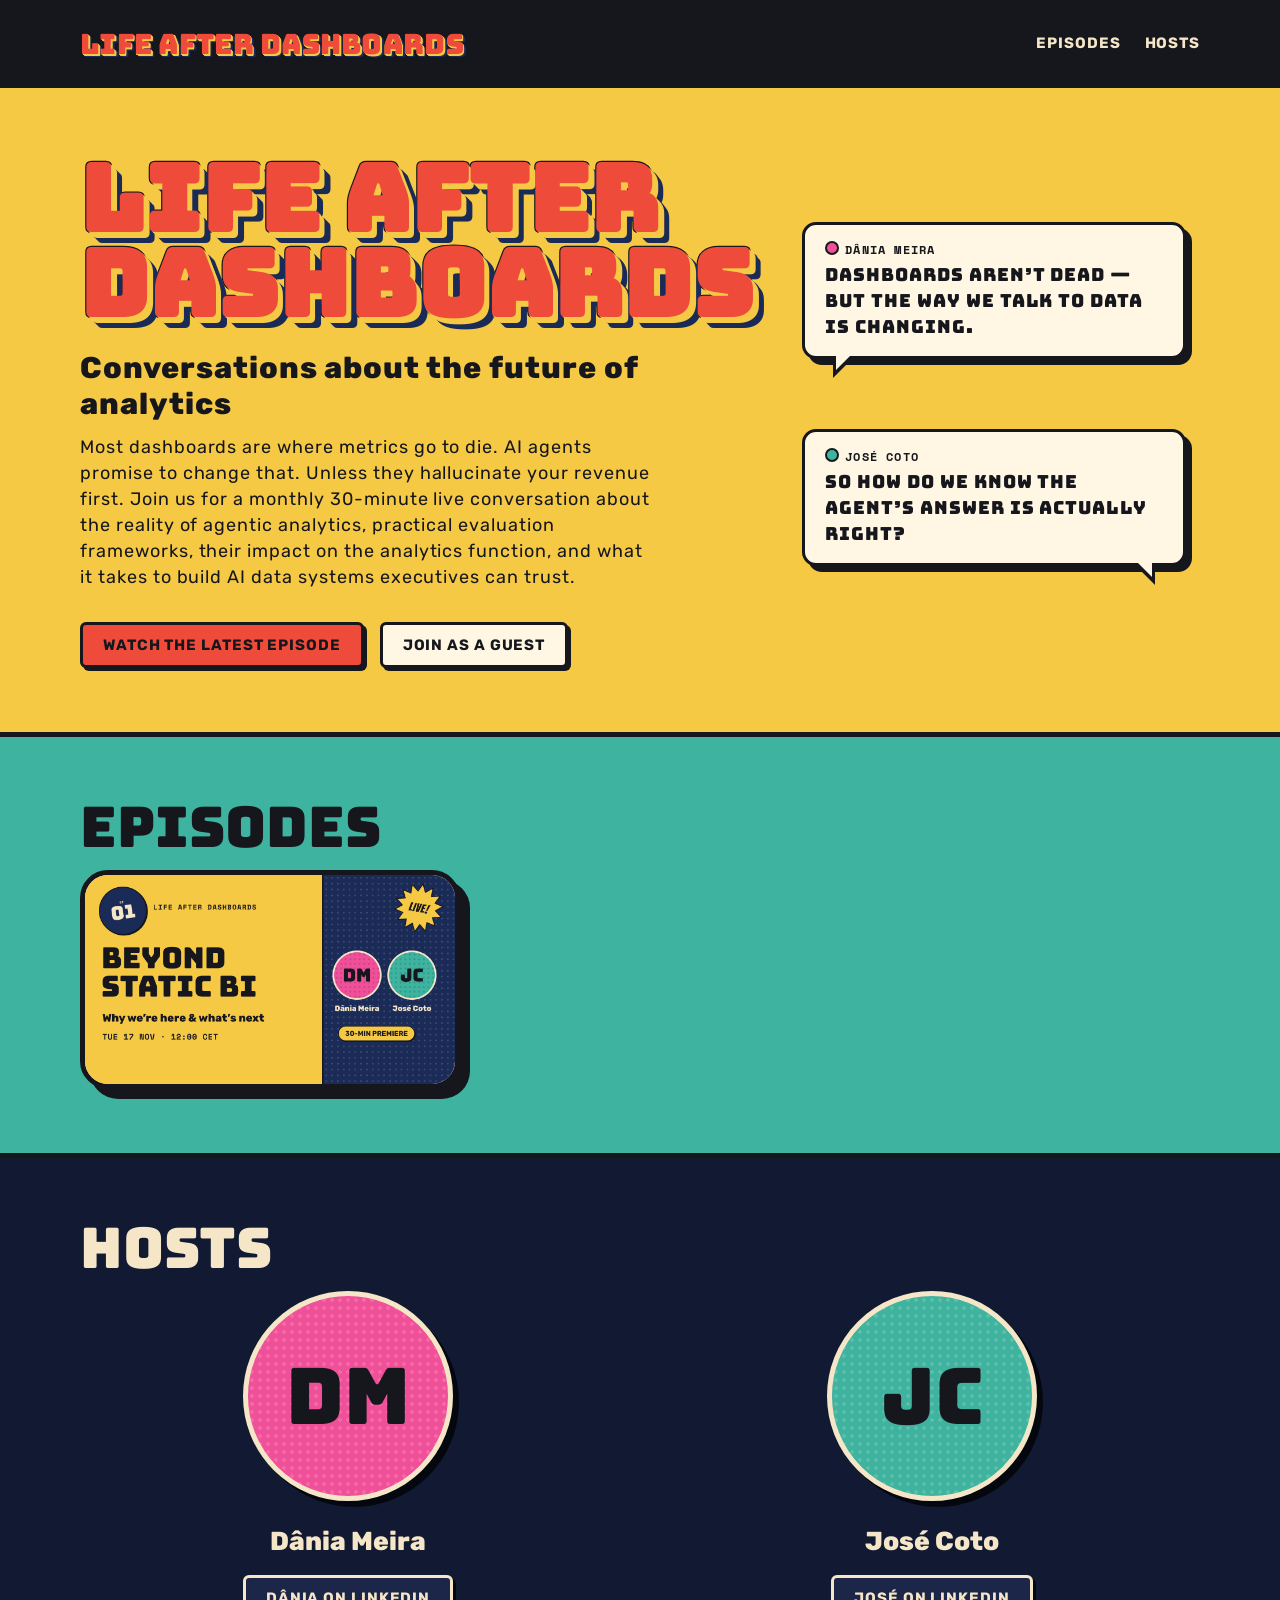
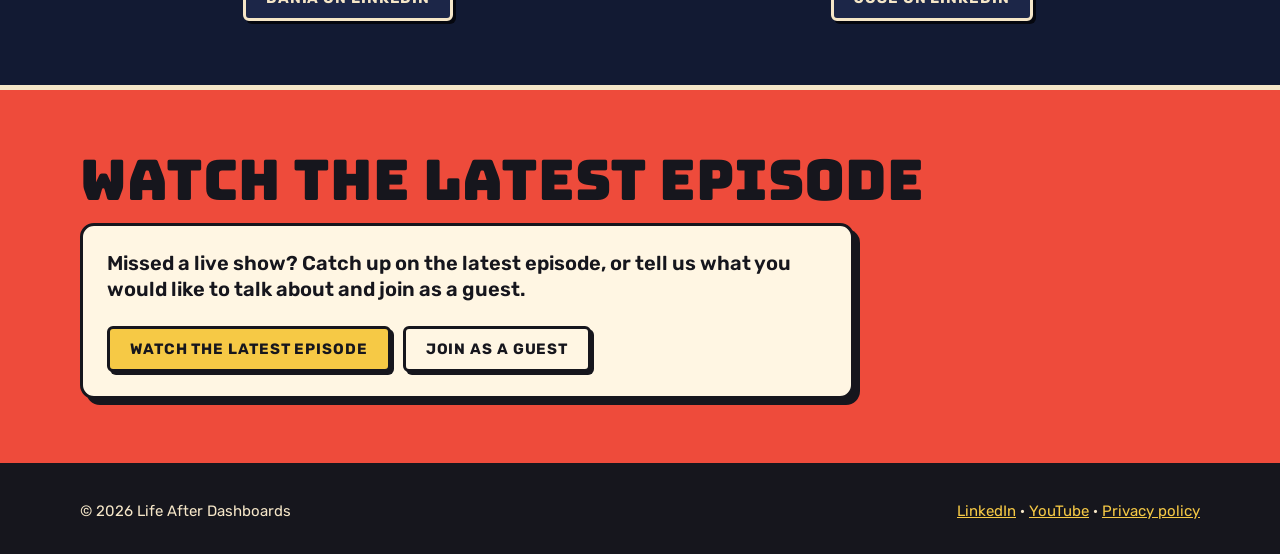
==== commit 2eee5dfa: "Dark header, episodes list and episode page, hosts section, UTM links, SEO Co-Authored-By: Claude So" ====
--- a/index.html
+++ b/index.html
@@ -3,11 +3,14 @@
 <head>
   <meta charset="utf-8">
   <meta name="viewport" content="width=device-width, initial-scale=1">
-  <title>Life After Dashboards – Conversations about the future of analytics</title>
-  <meta name="description" content="Conversations about the future of analytics. A monthly 30-minute live show on agentic analytics, hosted by Dânia Meira and José Coto.">
-  <meta name="theme-color" content="#f5e6c8">
-  <meta property="og:title" content="Life After Dashboards">
-  <meta property="og:description" content="Conversations about the future of analytics. Data literacy and analytics: training, consulting and a live show on LinkedIn.">
+  <title>Life After Dashboards: agentic analytics & the future of BI</title>
+  <meta name="description" content="Monthly 30-minute live show on agentic analytics, AI agents and trusted AI data systems, hosted by Dânia Meira and José Coto. Episode 01: Beyond Static BI.">
+  <meta name="robots" content="index,follow">
+  <meta name="theme-color" content="#16161d">
+  <link rel="canonical" href="https://meiradania.github.io/life-after-dashboards/">
+  <meta property="og:site_name" content="Life After Dashboards">
+  <meta property="og:title" content="Life After Dashboards: agentic analytics & the future of BI">
+  <meta property="og:description" content="Monthly 30-minute live show on agentic analytics, AI agents and trusted AI data systems, hosted by Dânia Meira and José Coto. Episode 01: Beyond Static BI.">
   <meta property="og:type" content="website">
   <meta property="og:url" content="https://meiradania.github.io/life-after-dashboards/">
   <meta property="og:image" content="https://meiradania.github.io/life-after-dashboards/img/episode-01-thumbnail.png">
@@ -20,12 +23,50 @@
   <link rel="stylesheet" href="css/tokens.css">
   <link rel="stylesheet" href="css/bundle.css">
   <link rel="stylesheet" href="style.css">
+  <script type="application/ld+json">
+{
+  "@context": "https://schema.org",
+  "@graph": [
+    {
+      "@type": "WebSite",
+      "@id": "https://meiradania.github.io/life-after-dashboards/#website",
+      "url": "https://meiradania.github.io/life-after-dashboards/",
+      "name": "Life After Dashboards",
+      "description": "Conversations about the future of analytics",
+      "inLanguage": "en"
+    },
+    {
+      "@type": "Organization",
+      "@id": "https://meiradania.github.io/life-after-dashboards/#org",
+      "name": "Life After Dashboards",
+      "url": "https://meiradania.github.io/life-after-dashboards/",
+      "logo": "https://meiradania.github.io/life-after-dashboards/img/avatar-800.png",
+      "sameAs": [
+        "https://www.linkedin.com/company/life-after-dashboards",
+        "https://www.youtube.com/@lifeafterdashboards"
+      ],
+      "founder": [
+        {
+          "@type": "Person",
+          "name": "Dânia Meira",
+          "url": "https://www.linkedin.com/in/meiradania"
+        },
+        {
+          "@type": "Person",
+          "name": "José Coto",
+          "url": "https://www.linkedin.com/in/jose-coto"
+        }
+      ]
+    }
+  ]
+}
+  </script>
 </head>
 <body>
 <header class="site">
   <div class="wrap">
     <a class="brand lad-wordmark lad-wordmark--inline" href="index.html" aria-label="Life After Dashboards, home"><span aria-hidden="true">Life After Dashboards</span></a>
-    <nav aria-label="Main"><a href="#episode">Episode 01</a><a href="#about">Hosts</a><a href="#watch">Watch</a></nav>
+    <nav aria-label="Main"><a href="index.html#episodes">Episodes</a><a href="index.html#hosts">Hosts</a></nav>
   </div>
 </header>
 
@@ -38,74 +79,47 @@
         <p class="lead">Most dashboards are where metrics go to die. AI agents promise to change that. Unless they hallucinate your revenue first. Join us for a monthly 30-minute live conversation about the reality of agentic analytics, practical evaluation frameworks, their impact on the analytics function, and what it takes to build AI data systems executives can trust.</p>
         <div class="btns">
           <!-- TODO: link straight to the latest episode once it is published -->
-          <a class="lad-btn lad-btn--primary" href="https://www.youtube.com/@lifeafterdashboards" rel="noopener">Watch the latest episode</a>
+          <a class="lad-btn lad-btn--primary" href="https://www.youtube.com/@lifeafterdashboards?utm_source=landingpage" rel="noopener">Watch the latest episode</a>
           <a class="lad-btn lad-btn--secondary" href="mailto:meira.dania@gmail.com?subject=Guest%20on%20Life%20After%20Dashboards">Join as a guest</a>
         </div>
       </div>
       <div class="duo">
         <!-- Quotes are sample copy from the design system: replace with lines the hosts actually said. -->
-        <div class="turn">
-          <div class="lad-bubble"><span class="lad-bubble__who"><i class="lad-bubble__dot lad-bg-pink"></i>Dânia Meira</span>Dashboards aren’t dead — but the way we talk to data is changing.</div>
-          <!-- TODO: add a photo: <img src="img/dania.jpg" alt=""> inside the disc, in place of the initials -->
-          <div class="lad-card lad-host"><div class="lad-host__disc lad-bg-pink lad-c-pink" aria-hidden="true"><span>DM</span></div><div><p class="lad-host__name">Dânia Meira</p><p class="lad-host__role">Host</p></div></div>
-        </div>
-        <div class="turn turn--right">
-          <div class="lad-bubble lad-bubble--right"><span class="lad-bubble__who"><i class="lad-bubble__dot lad-bg-teal"></i>José Coto</span>So how do we know the agent’s answer is actually right?</div>
-          <!-- TODO: add a photo: <img src="img/jose.jpg" alt=""> inside the disc, in place of the initials -->
-          <div class="lad-card lad-host"><div class="lad-host__disc lad-bg-teal lad-c-teal" aria-hidden="true"><span>JC</span></div><div><p class="lad-host__name">José Coto</p><p class="lad-host__role">Host</p></div></div>
-        </div>
+        <div class="lad-bubble"><span class="lad-bubble__who"><i class="lad-bubble__dot lad-bg-pink"></i>Dânia Meira</span>Dashboards aren’t dead — but the way we talk to data is changing.</div>
+        <div class="lad-bubble lad-bubble--right"><span class="lad-bubble__who"><i class="lad-bubble__dot lad-bg-teal"></i>José Coto</span>So how do we know the agent’s answer is actually right?</div>
       </div>
     </div>
   </section>
 
-  <section class="episode f-teal" id="episode">
+  <section class="episodes f-teal" id="episodes">
     <div class="wrap">
-      <p class="eyebrow">The live show</p>
-      <h2>Episode 01</h2>
-      <p class="sub">A monthly live show on LinkedIn at lunch break about what happens after the dashboard ships: adoption, trust, decisions and the human side of data. Register to get the link and the recording.</p>
-      <div class="grid">
-        <article class="lad-event">
-          <div class="lad-event__band lad-bg-mustard">
-            <div class="lad-event__burst"><span class="lad-burst lad-c-coral" style="width:104px;height:104px;transform:rotate(0deg)"><svg viewBox="0 0 100 100" aria-hidden="true"><polygon class="lad-burst__shape lad-f-coral" points="50.0,1.0 57.6,16.9 71.3,5.9 71.2,23.4 88.3,19.4 80.6,35.2 97.8,39.1 84.0,50.0 97.8,60.9 80.6,64.8 88.3,80.6 71.2,76.6 71.3,94.1 57.6,83.1 50.0,99.0 42.4,83.1 28.7,94.1 28.8,76.6 11.7,80.6 19.4,64.8 2.2,60.9 16.0,50.0 2.2,39.1 19.4,35.2 11.7,19.4 28.8,23.4 28.7,5.9 42.4,16.9" vector-effect="non-scaling-stroke"/></svg><span class="lad-burst__t" style="font-size:25px">LIVE!</span></span></div>
-            <div class="lad-event__badge"><span class="lad-epbadge lad-bg-navy lad-c-navy" style="width:88px;height:88px;transform:rotate(0deg)" aria-label="Episode 01"><span><span class="lad-epbadge__k" style="display:block">EP</span><span class="lad-epbadge__n" style="font-size:35px;display:block">01</span></span></span></div>
-          </div>
-          <div class="lad-event__body">
-            <p class="lad-eyebrow">LAD #01 · Premiere</p>
-            <h3 class="lad-event__title">Beyond Static BI: Why We’re Here &amp; What’s Next</h3>
-            <p class="lad-event__when">Tue 17 Nov 2026 · 12:00–12:30 CET</p>
-            <p class="lad-event__hosts">Dânia Meira &amp; José Coto</p>
-            <div class="lad-event__foot">
-              <!-- TODO: link straight to the Episode 01 event once it is created (for now: the LinkedIn Page) -->
-              <a class="lad-btn lad-btn--primary" href="https://www.linkedin.com/company/life-after-dashboards" rel="noopener">Register on LinkedIn</a>
-              <span class="lad-tag lad-tag--mustard">30 MIN</span>
-            </div>
-          </div>
-        </article>
-        <div>
-          <h3>Business Intelligence is changing</h3>
-          <p>It is undergoing its biggest transformation in twenty years. We are moving away from passive, static dashboards toward conversational and autonomous AI agents.</p>
-          <p>In this 30-minute kickoff edition, Dânia and José discuss:</p>
-          <ul>
-            <li>Our respective backgrounds in data architecture and analytics.</li>
-            <li>What motivated us to start this show and open the conversation about the future of analytics and how AI is transforming our roles.</li>
-            <li>What you can expect from future episodes: guest interviews, use case discussions, practical breakdowns, and community Q&amp;A.</li>
-          </ul>
-          <div class="tags"><span class="lad-tag">#AgenticBI</span><span class="lad-tag">#AIAgents</span><span class="lad-tag">#DataAnalytics</span><span class="lad-tag lad-tag--mustard">#LifeAfterDashboards</span></div>
-          <div class="btns" style="margin-top:var(--space-8)"><a class="lad-btn lad-btn--secondary" href="privacy.html">Event privacy policy</a></div>
-        </div>
+      <h2>Episodes</h2>
+      <div class="ep-list">
+        <a class="ep-card" href="episode-01.html">
+          <img src="img/episode-01-thumbnail.png" width="1280" height="720" alt="Life After Dashboards episode 01: Beyond Static BI, why we’re here and what’s next. Tuesday 17 November 2026, 12:00 CET, with Dânia Meira and José Coto." loading="lazy">
+        </a>
       </div>
     </div>
   </section>
 
-  <section class="hosts" id="about" data-theme="studio">
+  <section class="hosts" id="hosts" data-theme="studio">
     <div class="wrap">
-      <h2>Who is behind it</h2>
-      <p class="sub">The show is hosted by two people who care about making data understandable.</p>
-      <div class="grid">
-        <!-- TODO: add a one-line bio and, when there is a photo, a circle-cropped one with a 3px outline -->
-        <div class="lad-card lad-host"><div class="lad-host__disc lad-bg-pink lad-c-pink" aria-hidden="true"><span>DM</span></div><div><p class="lad-host__name">Dânia Meira</p><p class="lad-host__role">Data literacy and analytics consultant and trainer.</p></div></div>
-        <!-- TODO: add a one-line bio -->
-        <div class="lad-card lad-host"><div class="lad-host__disc lad-bg-teal lad-c-teal" aria-hidden="true"><span>JC</span></div><div><p class="lad-host__name">José Coto</p><p class="lad-host__role">Co-host of Life After Dashboards.</p></div></div>
+      <h2>Hosts</h2>
+      <div class="host-grid">
+        <article class="hostbox" id="dania">
+          <!-- TODO: add a photo: <img src="img/dania.jpg" alt="Photo of Dânia Meira"> inside the disc, in place of the initials -->
+          <div class="lad-host__disc lad-bg-pink lad-c-pink" style="width:200px;height:200px;font-size:78px" aria-hidden="true"><span>DM</span></div>
+          <h3>Dânia Meira</h3>
+          <!-- TODO: add a short bio under the name -->
+          <p class="links"><a class="lad-btn lad-btn--secondary" href="https://www.linkedin.com/in/meiradania?utm_source=landingpage" rel="noopener">Dânia on LinkedIn</a></p>
+        </article>
+        <article class="hostbox" id="jose">
+          <!-- TODO: add a photo: <img src="img/jose.jpg" alt="Photo of José Coto"> inside the disc, in place of the initials -->
+          <div class="lad-host__disc lad-bg-teal lad-c-teal" style="width:200px;height:200px;font-size:78px" aria-hidden="true"><span>JC</span></div>
+          <h3>José Coto</h3>
+          <!-- TODO: add a short bio under the name -->
+          <p class="links"><a class="lad-btn lad-btn--secondary" href="https://www.linkedin.com/in/jose-coto?utm_source=landingpage" rel="noopener">José on LinkedIn</a></p>
+        </article>
       </div>
     </div>
   </section>
@@ -117,7 +131,7 @@
         <p class="sub" style="margin-bottom:var(--space-6)">Missed a live show? Catch up on the latest episode, or tell us what you would like to talk about and join as a guest.</p>
         <div class="tags">
           <!-- TODO: link straight to the latest episode once it is published -->
-          <a class="lad-btn lad-btn--highlight" href="https://www.youtube.com/@lifeafterdashboards" rel="noopener">Watch the latest episode</a>
+          <a class="lad-btn lad-btn--highlight" href="https://www.youtube.com/@lifeafterdashboards?utm_source=landingpage" rel="noopener">Watch the latest episode</a>
           <a class="lad-btn lad-btn--secondary" href="mailto:meira.dania@gmail.com?subject=Guest%20on%20Life%20After%20Dashboards">Join as a guest</a>
         </div>
       </div>
@@ -128,7 +142,7 @@
 <footer>
   <div class="wrap">
     <span>© <span id="y">2026</span> Life After Dashboards</span>
-    <span><a href="https://www.linkedin.com/company/life-after-dashboards" rel="noopener">LinkedIn</a> · <a href="https://www.youtube.com/@lifeafterdashboards" rel="noopener">YouTube</a> · <a href="privacy.html">Privacy policy</a></span>
+    <span><a href="https://www.linkedin.com/company/life-after-dashboards?utm_source=landingpage" rel="noopener">LinkedIn</a> · <a href="https://www.youtube.com/@lifeafterdashboards?utm_source=landingpage" rel="noopener">YouTube</a> · <a href="privacy.html">Privacy policy</a></span>
   </div>
 </footer>
 <script>document.getElementById("y").textContent = new Date().getFullYear();</script>
--- a/style.css
+++ b/style.css
@@ -7,12 +7,13 @@
 .sr-only { position: absolute; width: 1px; height: 1px; overflow: hidden; clip: rect(0 0 0 0); white-space: nowrap; }
 
 /* header */
-header.site { position: sticky; top: 0; z-index: 10; background: var(--paper); border-bottom: var(--stroke) solid var(--outline); }
-header.site .wrap { display: flex; align-items: center; justify-content: space-between; gap: var(--space-4); min-height: 64px; flex-wrap: wrap; padding-top: var(--space-2); padding-bottom: var(--space-2); }
-header.site .brand { text-decoration: none; font-size: 19px; }
+header.site { position: sticky; top: 0; z-index: 10; background: var(--ink); border-bottom: var(--stroke-heavy) solid var(--mustard); }
+header.site .wrap { display: flex; align-items: center; justify-content: space-between; gap: var(--space-4); min-height: 72px; flex-wrap: wrap; padding-top: var(--space-2); padding-bottom: var(--space-2); }
+header.site .brand { text-decoration: none; font-size: 28px; }
 header.site nav { display: flex; gap: var(--space-6); flex-wrap: wrap; }
-header.site nav a { color: var(--ink); text-decoration: none; font: var(--text-button); letter-spacing: .06em; text-transform: uppercase; padding: var(--space-2) 0; border-bottom: var(--stroke) solid transparent; }
-header.site nav a:hover { border-bottom-color: var(--coral); }
+header.site nav a { color: #f5e6c8; text-decoration: none; font: var(--text-button); letter-spacing: .06em; text-transform: uppercase; padding: var(--space-2) 0; border-bottom: var(--stroke) solid transparent; }
+header.site nav a:hover { border-bottom-color: var(--mustard); }
+header.site nav a:focus-visible { outline-color: var(--mustard); }
 
 /* buttons rendered as links */
 a.lad-btn { display: inline-block; text-decoration: none; }
@@ -36,12 +37,10 @@
 .hero .lead { font: var(--text-body); font-size: 18px; max-width: 52ch; margin: 0; }
 
 /* hero conversation: bubbles + host cards */
-.duo { position: relative; display: grid; gap: var(--space-6); padding-right: 14px; }
-.turn { display: grid; gap: calc(var(--space-2) + 22px); justify-items: start; }
-.turn--right { justify-items: end; }
-.turn .lad-bubble { max-width: 400px; font-size: 18px; line-height: 26px; }
-.turn .lad-host { width: 100%; max-width: 340px; }
-.turn--right .lad-host { flex-direction: row-reverse; text-align: right; }
+
+.duo .lad-bubble { max-width: 400px; font-size: 18px; line-height: 26px; }
+.duo .lad-bubble--right { justify-self: end; }
+.duo { display: grid; gap: var(--space-12); padding: 0 14px var(--space-4) 0; }
 /* host photos: drop an <img> in the disc and it covers the initials (the halftone stays on top) */
 .lad-host__disc img { position: absolute; inset: 0; width: 100%; height: 100%; object-fit: cover; }
 
@@ -56,11 +55,24 @@
 .tags { display: flex; gap: var(--space-3); flex-wrap: wrap; }
 
 
+/* episodes list */
+.ep-list { display: grid; gap: var(--space-8); grid-template-columns: repeat(auto-fill, minmax(300px, 380px)); }
+.ep-card { display: block; border: var(--stroke-heavy) solid var(--outline); border-radius: var(--radius-lg); box-shadow: var(--pop-lg); overflow: hidden; background: var(--paper-raised); transition: transform .08s ease, box-shadow .08s ease; }
+.ep-card:hover { transform: translate(-3px, -3px); box-shadow: 13px 13px 0 0 var(--outline); }
+.ep-card:focus-visible { outline: 3px solid var(--focus); outline-offset: 5px; }
+.ep-card img { display: block; width: 100%; height: auto; }
+
 /* hosts (Studio theme: night navy ground, cream key line) */
 .hosts { background: var(--paper); color: var(--ink); }
-.hosts .grid { display: grid; gap: var(--space-8); grid-template-columns: repeat(auto-fit, minmax(280px, 1fr)); }
-.hosts .lad-host { width: auto; }
-.hosts .sub { color: var(--ink-muted); }
+.host-grid { display: grid; gap: var(--space-12); grid-template-columns: repeat(auto-fit, minmax(260px, 1fr)); }
+.hostbox { display: flex; flex-direction: column; align-items: center; text-align: center; gap: var(--space-4); }
+.hostbox .lad-host__disc { border-width: var(--stroke-heavy); box-shadow: var(--pop-md); }
+.hostbox h3 { font: var(--text-heading); font-size: 26px; margin: var(--space-2) 0 0; }
+.hostbox .links { margin: 0; }
+
+/* episode page */
+.episode h1 { font: var(--text-display); font-size: clamp(30px, 5.4vw, 52px); text-transform: uppercase; margin: 0 0 var(--space-4); }
+.back { font: var(--text-button); letter-spacing: .06em; text-transform: uppercase; color: var(--ink); }
 
 /* contact */
 .contact .lad-card { max-width: 720px; }
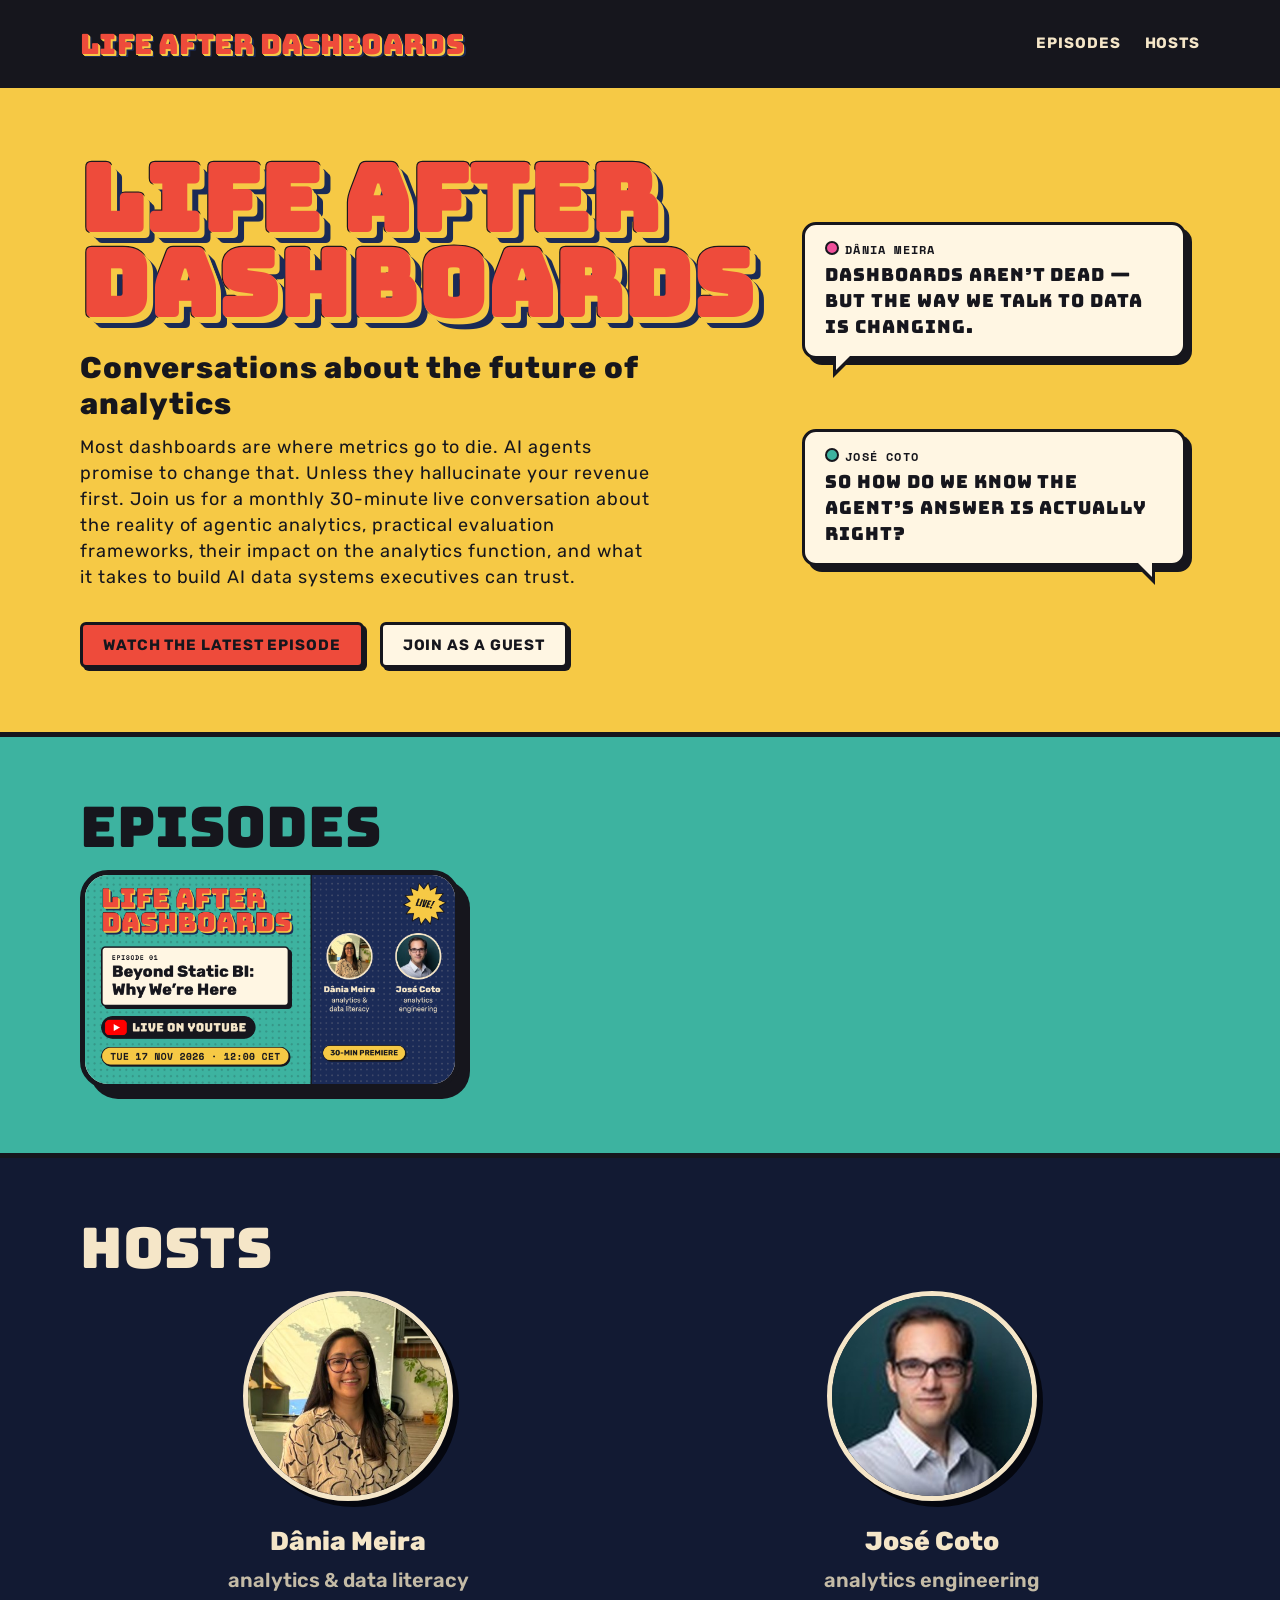
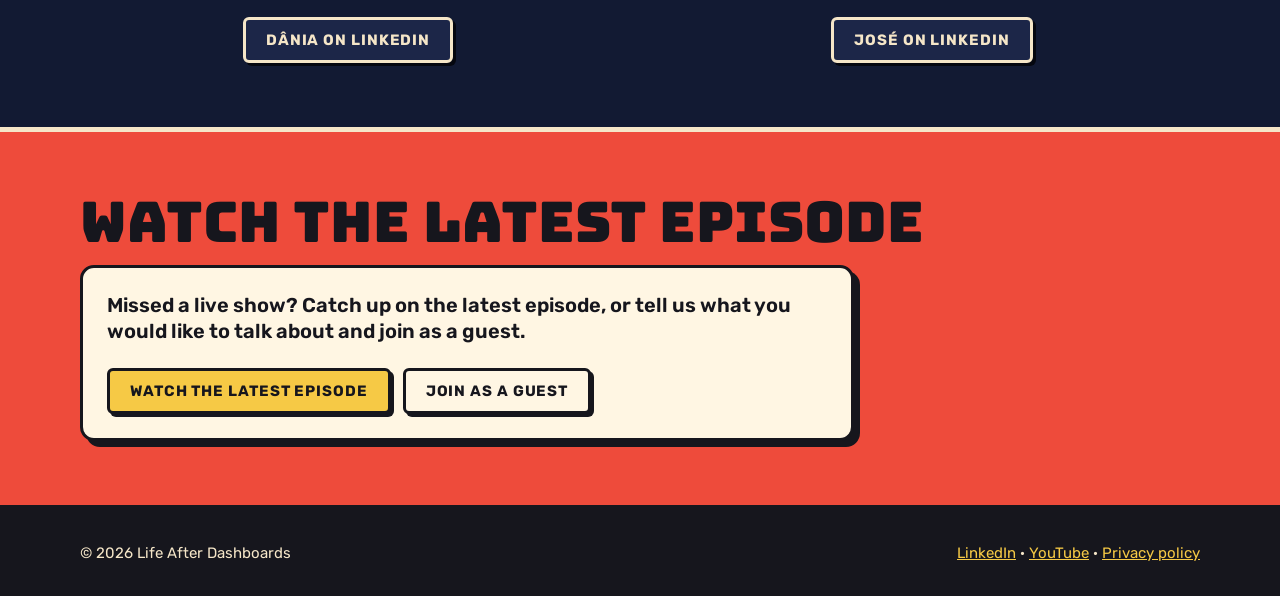
==== commit c360a964: "Host photos and roles; updated Episode 01 thumbnail from the design system Co-Authored-By: Claude So" ====
--- a/index.html
+++ b/index.html
@@ -4,17 +4,18 @@
   <meta charset="utf-8">
   <meta name="viewport" content="width=device-width, initial-scale=1">
   <title>Life After Dashboards: agentic analytics & the future of BI</title>
-  <meta name="description" content="Monthly 30-minute live show on agentic analytics, AI agents and trusted AI data systems, hosted by Dânia Meira and José Coto. Episode 01: Beyond Static BI.">
+  <meta name="description" content="Monthly live show on agentic analytics, AI agents, business analytics, analytics engineering and data literacy. Hosted by Dânia Meira and José Coto.">
   <meta name="robots" content="index,follow">
+  <meta name="keywords" content="business analytics, analytics engineering, data literacy, data analytics, applied data, agentic analytics, AI agents, dashboards, Business Intelligence, live show, Dânia Meira, José Coto">
   <meta name="theme-color" content="#16161d">
   <link rel="canonical" href="https://meiradania.github.io/life-after-dashboards/">
   <meta property="og:site_name" content="Life After Dashboards">
   <meta property="og:title" content="Life After Dashboards: agentic analytics & the future of BI">
-  <meta property="og:description" content="Monthly 30-minute live show on agentic analytics, AI agents and trusted AI data systems, hosted by Dânia Meira and José Coto. Episode 01: Beyond Static BI.">
+  <meta property="og:description" content="Monthly live show on agentic analytics, AI agents, business analytics, analytics engineering and data literacy. Hosted by Dânia Meira and José Coto.">
   <meta property="og:type" content="website">
   <meta property="og:url" content="https://meiradania.github.io/life-after-dashboards/">
   <meta property="og:image" content="https://meiradania.github.io/life-after-dashboards/img/episode-01-thumbnail.png">
-  <meta property="og:image:alt" content="Life After Dashboards, Episode 01: Beyond Static BI, with Dânia Meira and José Coto">
+  <meta property="og:image:alt" content="Life After Dashboards, Episode 01: Beyond Static BI, why we’re here. Live on YouTube with Dânia Meira and José Coto.">
   <meta name="twitter:card" content="summary_large_image">
   <link rel="icon" type="image/png" sizes="64x64" href="img/favicon-64.png">
   <link rel="apple-touch-icon" href="img/apple-touch-icon.png">
@@ -44,6 +45,17 @@
       "sameAs": [
         "https://www.linkedin.com/company/life-after-dashboards",
         "https://www.youtube.com/@lifeafterdashboards"
+      ],
+      "knowsAbout": [
+        "business analytics",
+        "analytics engineering",
+        "data literacy",
+        "data analytics",
+        "applied data",
+        "agentic analytics",
+        "AI agents",
+        "dashboards",
+        "Business Intelligence"
       ],
       "founder": [
         {
@@ -96,7 +108,7 @@
       <h2>Episodes</h2>
       <div class="ep-list">
         <a class="ep-card" href="episode-01.html">
-          <img src="img/episode-01-thumbnail.png" width="1280" height="720" alt="Life After Dashboards episode 01: Beyond Static BI, why we’re here and what’s next. Tuesday 17 November 2026, 12:00 CET, with Dânia Meira and José Coto." loading="lazy">
+          <img src="img/episode-01-thumbnail.png" width="1280" height="720" alt="Life After Dashboards episode 01: Beyond Static BI, why we’re here. Live on YouTube, Tuesday 17 November 2026, 12:00 CET, with Dânia Meira (analytics and data literacy) and José Coto (analytics engineering)." loading="lazy">
         </a>
       </div>
     </div>
@@ -107,16 +119,16 @@
       <h2>Hosts</h2>
       <div class="host-grid">
         <article class="hostbox" id="dania">
-          <!-- TODO: add a photo: <img src="img/dania.jpg" alt="Photo of Dânia Meira"> inside the disc, in place of the initials -->
-          <div class="lad-host__disc lad-bg-pink lad-c-pink" style="width:200px;height:200px;font-size:78px" aria-hidden="true"><span>DM</span></div>
+          <div class="lad-host__disc photo"><img src="img/dania.jpg" width="340" height="340" alt="Photo of Dânia Meira" loading="lazy"></div>
           <h3>Dânia Meira</h3>
+          <p class="role">analytics &amp; data literacy</p>
           <!-- TODO: add a short bio under the name -->
           <p class="links"><a class="lad-btn lad-btn--secondary" href="https://www.linkedin.com/in/meiradania?utm_source=landingpage" rel="noopener">Dânia on LinkedIn</a></p>
         </article>
         <article class="hostbox" id="jose">
-          <!-- TODO: add a photo: <img src="img/jose.jpg" alt="Photo of José Coto"> inside the disc, in place of the initials -->
-          <div class="lad-host__disc lad-bg-teal lad-c-teal" style="width:200px;height:200px;font-size:78px" aria-hidden="true"><span>JC</span></div>
+          <div class="lad-host__disc photo"><img src="img/jose.jpg" width="340" height="340" alt="Photo of José Coto" loading="lazy"></div>
           <h3>José Coto</h3>
+          <p class="role">analytics engineering</p>
           <!-- TODO: add a short bio under the name -->
           <p class="links"><a class="lad-btn lad-btn--secondary" href="https://www.linkedin.com/in/jose-coto?utm_source=landingpage" rel="noopener">José on LinkedIn</a></p>
         </article>
--- a/style.css
+++ b/style.css
@@ -67,6 +67,9 @@
 .host-grid { display: grid; gap: var(--space-12); grid-template-columns: repeat(auto-fit, minmax(260px, 1fr)); }
 .hostbox { display: flex; flex-direction: column; align-items: center; text-align: center; gap: var(--space-4); }
 .hostbox .lad-host__disc { border-width: var(--stroke-heavy); box-shadow: var(--pop-md); }
+.hostbox .lad-host__disc.photo { width: 200px; height: 200px; background: var(--paper); }
+.hostbox .lad-host__disc.photo::after { display: none; }
+.hostbox .role { margin: calc(var(--space-2) * -1) 0 var(--space-2); font: var(--text-subheading); color: var(--ink-muted); }
 .hostbox h3 { font: var(--text-heading); font-size: 26px; margin: var(--space-2) 0 0; }
 .hostbox .links { margin: 0; }
 
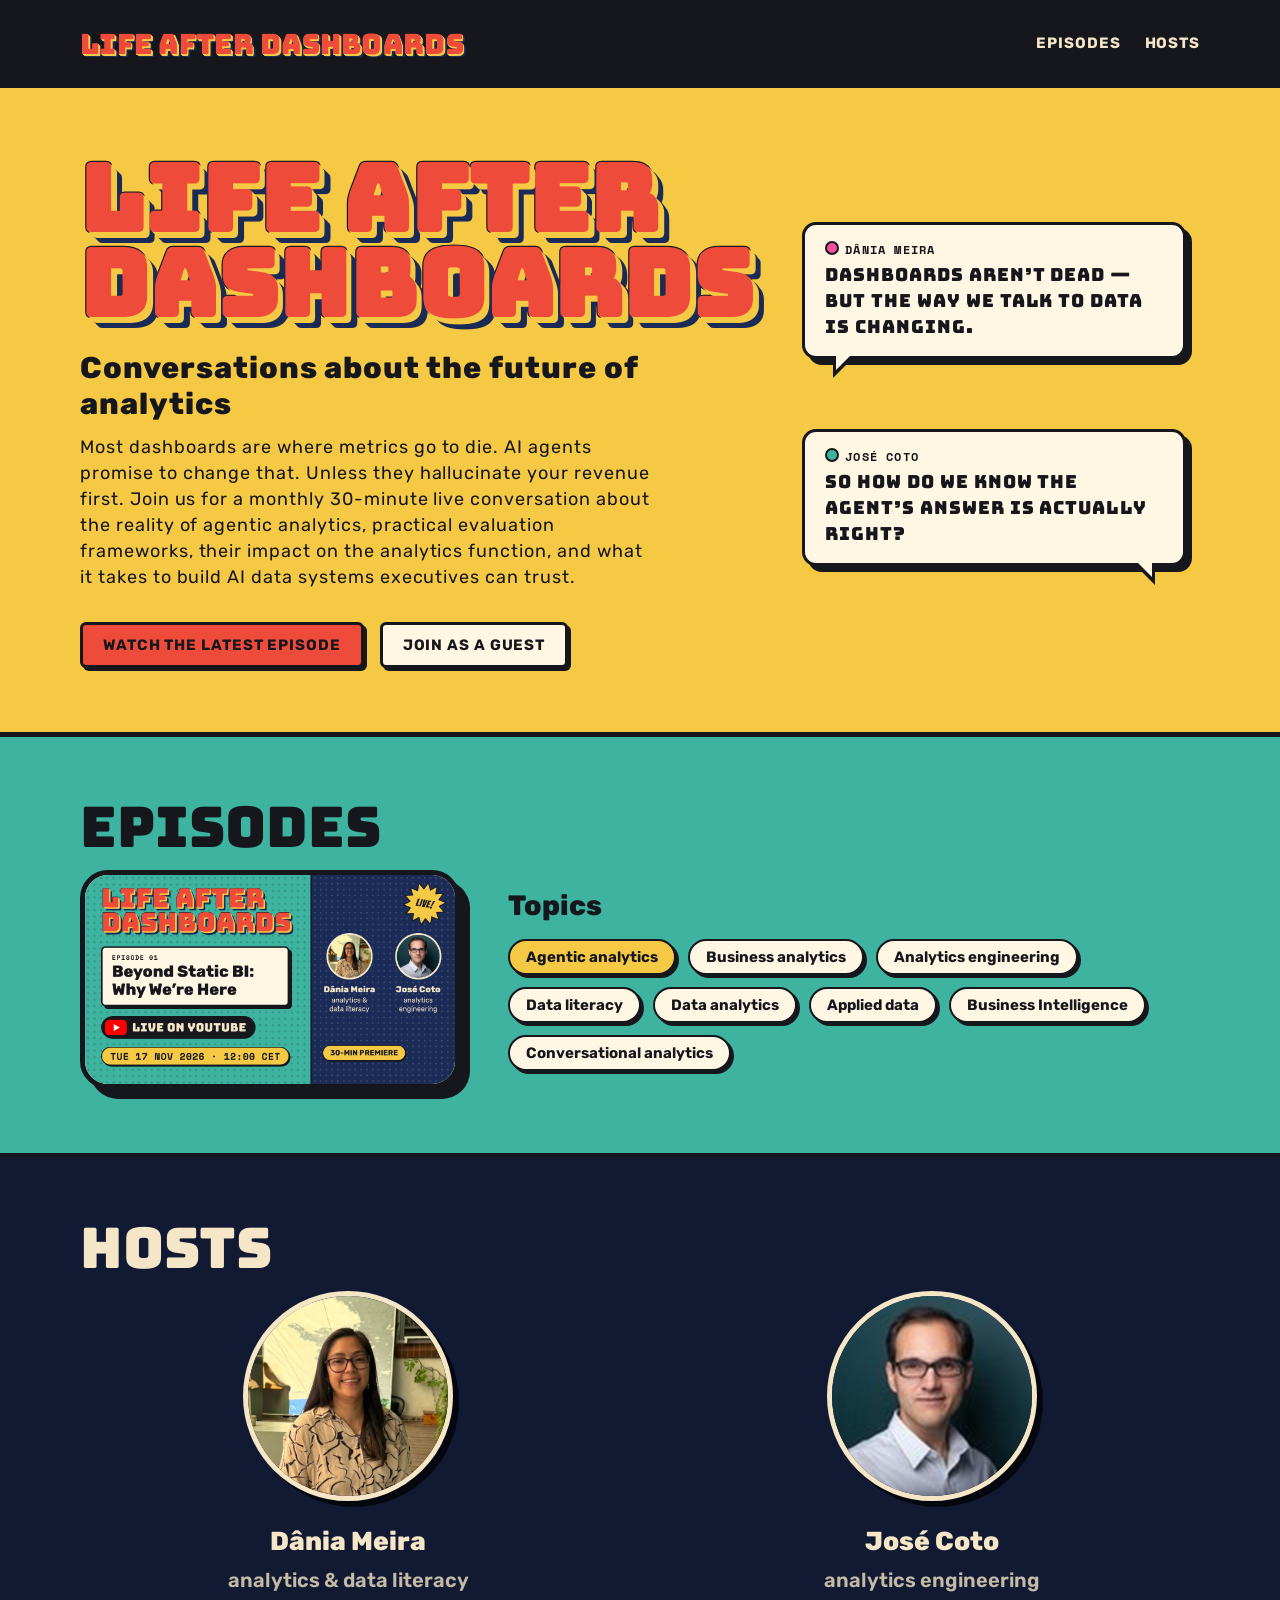
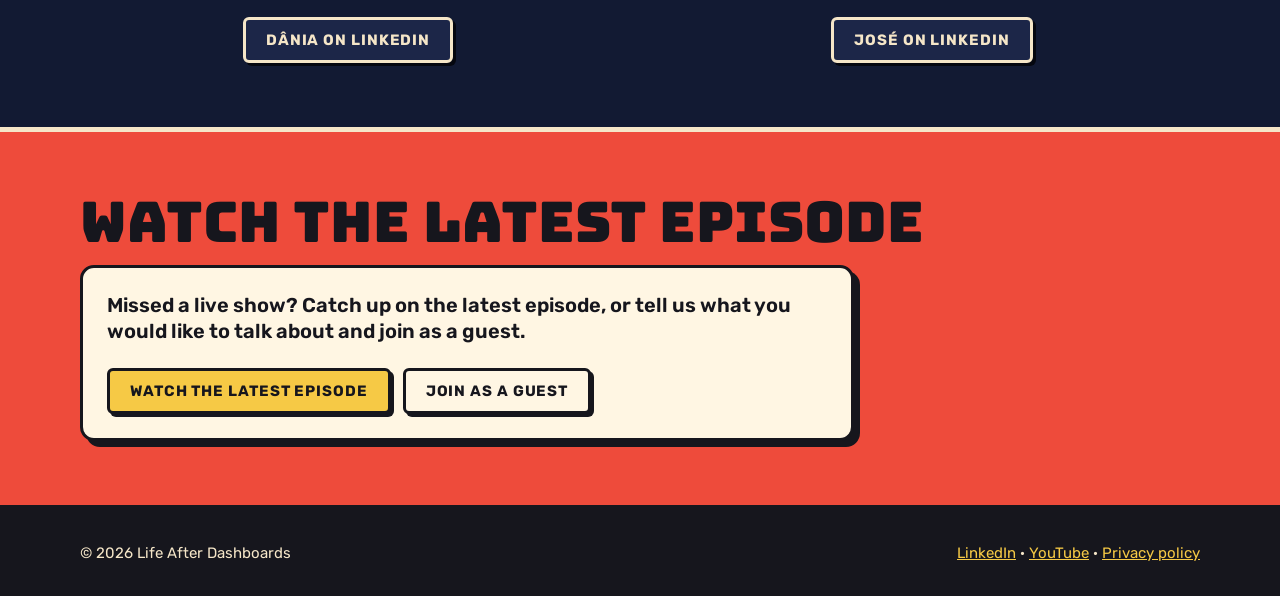
==== commit b07c4bee: "Topics tags on the home page; hold the Episode 01 page until after the episode airs The thumbnail no" ====
--- a/index.html
+++ b/index.html
@@ -6,7 +6,7 @@
   <title>Life After Dashboards: agentic analytics & the future of BI</title>
   <meta name="description" content="Monthly live show on agentic analytics, AI agents, business analytics, analytics engineering and data literacy. Hosted by Dânia Meira and José Coto.">
   <meta name="robots" content="index,follow">
-  <meta name="keywords" content="business analytics, analytics engineering, data literacy, data analytics, applied data, agentic analytics, AI agents, dashboards, Business Intelligence, live show, Dânia Meira, José Coto">
+  <meta name="keywords" content="conversational analytics, business analytics, analytics engineering, data literacy, data analytics, applied data, agentic analytics, AI agents, dashboards, Business Intelligence, live show, Dânia Meira, José Coto">
   <meta name="theme-color" content="#16161d">
   <link rel="canonical" href="https://meiradania.github.io/life-after-dashboards/">
   <meta property="og:site_name" content="Life After Dashboards">
@@ -69,6 +69,40 @@
           "url": "https://www.linkedin.com/in/jose-coto"
         }
       ]
+    },
+    {
+      "@type": "Event",
+      "name": "Life After Dashboards #01 | Beyond Static BI: Why We're Here & What's Next",
+      "description": "Business Intelligence is undergoing its biggest transformation in twenty years, moving from dashboards toward conversational and autonomous AI agents. Dânia Meira and José Coto discuss their backgrounds in data architecture and analytics, why they started the show, and what to expect: guest interviews, use case discussions, practical breakdowns and community Q&A.",
+      "keywords": "Beyond Static BI, Business Intelligence, dashboards, AI agents, conversational analytics, agentic analytics, business analytics, analytics engineering, data analytics, data literacy, applied data",
+      "startDate": "2026-11-17T12:00:00+01:00",
+      "endDate": "2026-11-17T12:30:00+01:00",
+      "eventStatus": "https://schema.org/EventScheduled",
+      "eventAttendanceMode": "https://schema.org/OnlineEventAttendanceMode",
+      "location": {
+        "@type": "VirtualLocation",
+        "url": "https://www.youtube.com/@lifeafterdashboards"
+      },
+      "image": [
+        "https://meiradania.github.io/life-after-dashboards/img/episode-01-thumbnail.png"
+      ],
+      "url": "https://meiradania.github.io/life-after-dashboards/#episodes",
+      "isAccessibleForFree": true,
+      "organizer": {
+        "@id": "https://meiradania.github.io/life-after-dashboards/#org"
+      },
+      "performer": [
+        {
+          "@type": "Person",
+          "name": "Dânia Meira",
+          "url": "https://www.linkedin.com/in/meiradania"
+        },
+        {
+          "@type": "Person",
+          "name": "José Coto",
+          "url": "https://www.linkedin.com/in/jose-coto"
+        }
+      ]
     }
   ]
 }
@@ -106,10 +140,26 @@
   <section class="episodes f-teal" id="episodes">
     <div class="wrap">
       <h2>Episodes</h2>
-      <div class="ep-list">
-        <a class="ep-card" href="episode-01.html">
-          <img src="img/episode-01-thumbnail.png" width="1280" height="720" alt="Life After Dashboards episode 01: Beyond Static BI, why we’re here. Live on YouTube, Tuesday 17 November 2026, 12:00 CET, with Dânia Meira (analytics and data literacy) and José Coto (analytics engineering)." loading="lazy">
-        </a>
+      <div class="ep-row">
+        <div class="ep-list">
+          <!-- TODO: link straight to the Episode 01 LinkedIn event once it is created (for now: the LinkedIn Page) -->
+          <a class="ep-card" href="https://www.linkedin.com/company/life-after-dashboards?utm_source=landingpage" rel="noopener" aria-label="Episode 01: register for the event on LinkedIn">
+            <img src="img/episode-01-thumbnail.png" width="1280" height="720" alt="Life After Dashboards episode 01: Beyond Static BI, why we’re here. Live on YouTube, Tuesday 17 November 2026, 12:00 CET, with Dânia Meira (analytics and data literacy) and José Coto (analytics engineering)." loading="lazy">
+          </a>
+        </div>
+        <div class="topics">
+          <h3>Topics</h3>
+          <ul class="tags">
+            <li class="lad-tag lad-tag--mustard">Agentic analytics</li>
+            <li class="lad-tag">Business analytics</li>
+            <li class="lad-tag">Analytics engineering</li>
+            <li class="lad-tag">Data literacy</li>
+            <li class="lad-tag">Data analytics</li>
+            <li class="lad-tag">Applied data</li>
+            <li class="lad-tag">Business Intelligence</li>
+            <li class="lad-tag">Conversational analytics</li>
+          </ul>
+        </div>
       </div>
     </div>
   </section>
--- a/style.css
+++ b/style.css
@@ -62,6 +62,12 @@
 .ep-card:focus-visible { outline: 3px solid var(--focus); outline-offset: 5px; }
 .ep-card img { display: block; width: 100%; height: auto; }
 
+/* topics next to the episode list */
+.ep-row { display: grid; grid-template-columns: minmax(0, 380px) 1fr; gap: var(--space-12); align-items: center; }
+.topics h3 { font: var(--text-heading); margin: 0 0 var(--space-4); }
+ul.tags { list-style: none; margin: 0; padding: 0; display: flex; flex-wrap: wrap; gap: var(--space-3); }
+ul.tags .lad-tag { font-size: 15px; padding: 8px 16px; }
+
 /* hosts (Studio theme: night navy ground, cream key line) */
 .hosts { background: var(--paper); color: var(--ink); }
 .host-grid { display: grid; gap: var(--space-12); grid-template-columns: repeat(auto-fit, minmax(260px, 1fr)); }
@@ -93,7 +99,7 @@
 .prose ul { padding-left: 1.2em; }
 
 @media (max-width: 860px) {
-  .hero .grid, .episode .grid { grid-template-columns: 1fr; }
+  .hero .grid, .episode .grid, .ep-row { grid-template-columns: 1fr; }
   
   section { padding: var(--space-12) 0; }
   }
